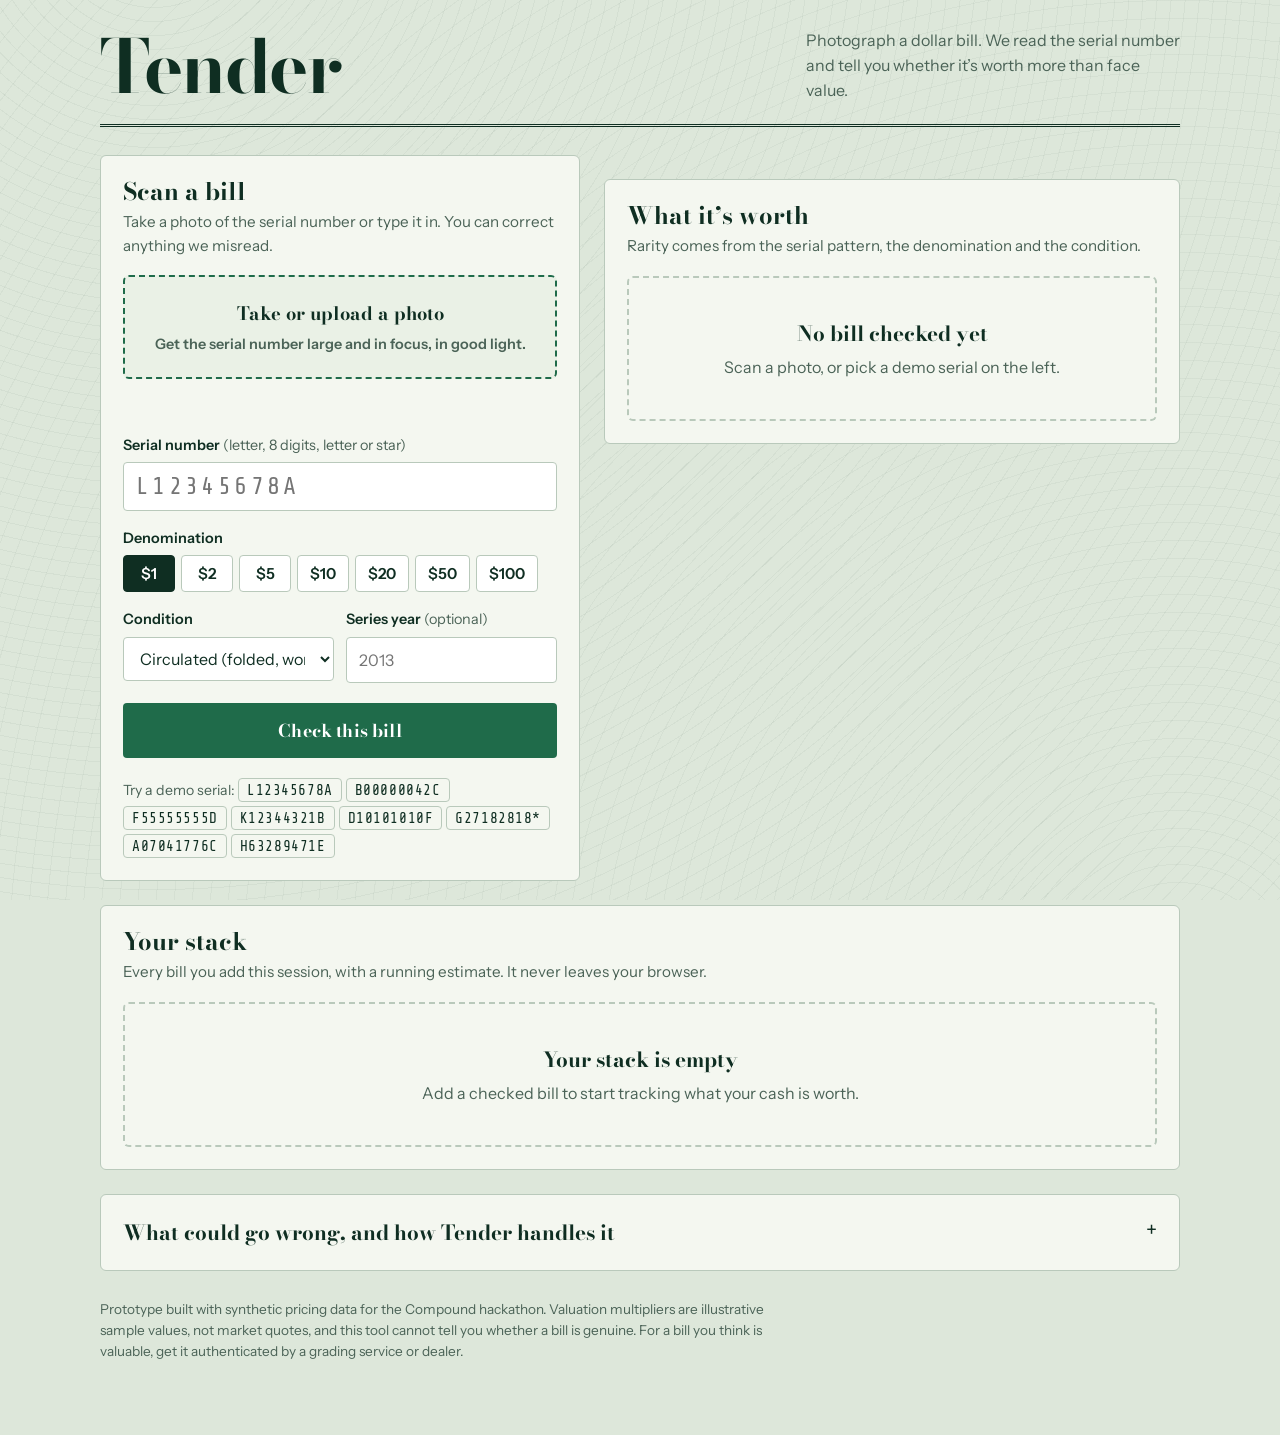
==== index.html @ 49fc1c66 "Add files via upload Added Files" ====
<!DOCTYPE html>
<html lang="en">

<head>
  <meta charset="utf-8">
  <meta name="viewport" content="width=device-width, initial-scale=1">
  <title>Tender – is your dollar worth more than a dollar?</title>
  <link rel="preconnect" href="https://fonts.googleapis.com">
  <link rel="preconnect" href="https://fonts.gstatic.com" crossorigin>
  <link
    href="https://fonts.googleapis.com/css2?family=Bodoni+Moda:opsz,wght@6..96,500;6..96,700&family=Instrument+Sans:wght@400;500;600&family=Share+Tech+Mono&display=swap"
    rel="stylesheet">
  <style>
    :root {
      --field: #dde7da;
      /* banknote sage */
      --panel: #f4f7f0;
      --ink: #0f2e22;
      /* engraving green */
      --ink-soft: #4b6357;
      --line: #b9c9bb;
      --green: #1f6b4a;
      --seal: #b4232a;
      /* red-seal accent */
      --gold: #a67c1a;
      --ok: #1f6b4a;
      --warn: #a67c1a;
      --bad: #b4232a;
      --display: "Bodoni Moda", "Didot", "Bodoni 72", Georgia, serif;
      --body: "Instrument Sans", system-ui, -apple-system, "Segoe UI", Roboto, sans-serif;
      --mono: "Share Tech Mono", "SFMono-Regular", Menlo, Consolas, monospace;
    }

    * {
      box-sizing: border-box
    }

    html {
      scroll-behavior: smooth
    }

    body {
      margin: 0;
      color: var(--ink);
      font: 400 16px/1.55 var(--body);
      background-color: var(--field);
      background-image:
        repeating-radial-gradient(circle at 12% -10%, transparent 0 13px, rgba(15, 46, 34, .045) 13px 14px),
        repeating-radial-gradient(circle at 92% 110%, transparent 0 17px, rgba(15, 46, 34, .04) 17px 18px);
      background-attachment: fixed;
      min-height: 100vh;
    }

    .wrap {
      max-width: 1120px;
      margin: 0 auto;
      padding: 28px 20px 72px
    }

    :focus-visible {
      outline: 3px solid var(--seal);
      outline-offset: 2px
    }

    /* ---------- masthead ---------- */
    header.mast {
      display: flex;
      flex-wrap: wrap;
      align-items: flex-end;
      justify-content: space-between;
      gap: 12px 32px;
      padding-bottom: 22px;
      border-bottom: 3px double var(--ink);
      margin-bottom: 28px
    }

    h1 {
      font: 700 clamp(2.6rem, 7vw, 4.6rem)/.95 var(--display);
      letter-spacing: -.02em;
      margin: 0
    }

    .mast p {
      margin: 0;
      max-width: 34ch;
      color: var(--ink-soft)
    }

    /* ---------- layout ---------- */
    .grid {
      display: grid;
      grid-template-columns: minmax(0, 5fr) minmax(0, 6fr);
      gap: 24px;
      align-items: start
    }

    @media (max-width:860px) {
      .grid {
        grid-template-columns: 1fr
      }
    }

    .panel {
      background: var(--panel);
      border: 1px solid var(--line);
      border-radius: 6px;
      padding: 22px
    }

    .panel+.panel {
      margin-top: 24px
    }

    h2 {
      font: 700 1.5rem/1.15 var(--display);
      margin: 0 0 4px
    }

    .sub {
      color: var(--ink-soft);
      margin: 0 0 18px;
      font-size: .95rem
    }

    label,
    .lab {
      display: block;
      font-weight: 600;
      font-size: .9rem;
      margin: 16px 0 6px
    }

    .hint {
      font-weight: 400;
      color: var(--ink-soft)
    }

    /* ---------- scan ---------- */
    .drop {
      display: flex;
      flex-direction: column;
      align-items: center;
      justify-content: center;
      gap: 6px;
      text-align: center;
      border: 2px dashed var(--green);
      border-radius: 6px;
      padding: 22px 14px;
      cursor: pointer;
      background: #eaf1e6;
      transition: background .15s
    }

    .drop:hover,
    .drop.drag {
      background: #dcebd8
    }

    .drop strong {
      font: 700 1.15rem var(--display)
    }

    .drop span {
      color: var(--ink-soft);
      font-size: .9rem
    }

    .drop input {
      position: absolute;
      opacity: 0;
      width: 1px;
      height: 1px
    }

    .drop:focus-within {
      outline: 3px solid var(--seal);
      outline-offset: 2px
    }

    #preview {
      display: none;
      width: 100%;
      border-radius: 4px;
      margin-top: 12px;
      border: 1px solid var(--line);
      max-height: 220px;
      object-fit: contain;
      background: #fff
    }

    #ocrStatus {
      min-height: 1.4em;
      margin: 10px 0 0;
      font-size: .9rem;
      color: var(--ink-soft)
    }

    .chips {
      display: flex;
      flex-wrap: wrap;
      gap: 8px;
      margin-top: 8px
    }

    .chip {
      font: 400 1rem var(--mono);
      letter-spacing: .06em;
      border: 1px solid var(--green);
      background: #fff;
      color: var(--ink);
      border-radius: 999px;
      padding: 5px 12px;
      cursor: pointer
    }

    .chip:hover {
      background: #e3efe0
    }

    .chip small {
      font: 500 .72rem var(--body);
      color: var(--warn);
      margin-left: 6px
    }

    input[type=text],
    select {
      width: 100%;
      font: inherit;
      color: var(--ink);
      background: #fff;
      border: 1px solid var(--line);
      border-radius: 4px;
      padding: 10px 12px
    }

    #serial {
      font: 400 1.5rem var(--mono);
      letter-spacing: .14em;
      text-transform: uppercase
    }

    .seg {
      display: flex;
      flex-wrap: wrap;
      gap: 6px
    }

    .seg button {
      font: 600 .95rem var(--body);
      min-width: 52px;
      padding: 8px 12px;
      border: 1px solid var(--line);
      background: #fff;
      color: var(--ink);
      border-radius: 4px;
      cursor: pointer
    }

    .seg button[aria-pressed=true] {
      background: var(--ink);
      color: #fff;
      border-color: var(--ink)
    }

    .row2 {
      display: grid;
      grid-template-columns: 1fr 1fr;
      gap: 12px
    }

    .go {
      margin-top: 20px;
      width: 100%;
      font: 700 1.1rem var(--display);
      letter-spacing: .01em;
      background: var(--green);
      color: #fff;
      border: 0;
      border-radius: 4px;
      padding: 14px;
      cursor: pointer
    }

    .go:hover {
      background: #185a3d
    }

    .samples {
      margin-top: 16px;
      font-size: .88rem;
      color: var(--ink-soft)
    }

    .samples button {
      font: 400 .9rem var(--mono);
      letter-spacing: .04em;
      border: 1px solid var(--line);
      background: transparent;
      color: var(--ink);
      border-radius: 4px;
      padding: 3px 8px;
      margin: 4px 4px 0 0;
      cursor: pointer
    }

    .samples button:hover {
      background: #fff
    }

    /* ---------- result: the bill strip ---------- */
    .empty {
      border: 2px dashed var(--line);
      border-radius: 6px;
      padding: 40px 22px;
      text-align: center;
      color: var(--ink-soft)
    }

    .empty b {
      display: block;
      font: 700 1.3rem var(--display);
      color: var(--ink);
      margin-bottom: 6px
    }

    .note {
      position: relative;
      background: linear-gradient(180deg, #e7f0e2, #d3e3cf);
      border: 2px solid var(--ink);
      border-radius: 5px;
      padding: 16px 16px 14px;
      box-shadow: inset 0 0 0 5px #e7f0e2, inset 0 0 0 6px var(--ink)
    }

    .note .top {
      display: flex;
      justify-content: space-between;
      align-items: center;
      font: 600 .82rem var(--body);
      color: var(--ink-soft);
      padding: 0 8px
    }

    .serialrow {
      display: flex;
      justify-content: center;
      align-items: baseline;
      gap: .5em;
      flex-wrap: wrap;
      padding: 12px 8px 6px;
      font-family: var(--mono);
      color: var(--green)
    }

    .serialrow .pre,
    .serialrow .suf {
      font-size: clamp(1.3rem, 4.4vw, 2rem)
    }

    .serialrow .suf.star {
      color: var(--seal);
      font-size: clamp(1.8rem, 6vw, 2.7rem)
    }

    .digits {
      display: inline-flex;
      font-size: clamp(1.9rem, 6.2vw, 3rem);
      letter-spacing: .06em
    }

    .digits i {
      font-style: normal
    }

    .digits i.dim {
      opacity: .35
    }

    .digits i.hot {
      color: var(--seal)
    }

    .note .fed {
      text-align: center;
      font-size: .85rem;
      color: var(--ink-soft)
    }

    .tierline {
      display: flex;
      flex-wrap: wrap;
      align-items: center;
      gap: 10px 16px;
      margin-top: 18px
    }

    .tier {
      font: 700 1.7rem/1 var(--display)
    }

    .meter {
      flex: 1 1 180px;
      height: 10px;
      border-radius: 5px;
      background: #d7e2d3;
      overflow: hidden;
      border: 1px solid var(--line)
    }

    .meter span {
      display: block;
      height: 100%;
      background: linear-gradient(90deg, var(--green), var(--gold), var(--seal));
      transition: width .5s
    }

    .worth {
      margin-top: 14px;
      display: flex;
      flex-wrap: wrap;
      align-items: baseline;
      gap: 6px 14px
    }

    .worth .big {
      font: 700 clamp(2.2rem, 6vw, 3.2rem)/1 var(--display)
    }

    .worth .range {
      color: var(--ink-soft)
    }

    .worth .face {
      flex-basis: 100%;
      font-size: .9rem;
      color: var(--ink-soft)
    }

    ul.plain {
      list-style: none;
      padding: 0;
      margin: 0
    }

    .feat {
      display: flex;
      justify-content: space-between;
      gap: 12px;
      padding: 10px 0;
      border-top: 1px solid var(--line)
    }

    .feat:first-child {
      border-top: 0
    }

    .feat b {
      display: block
    }

    .feat span {
      color: var(--ink-soft);
      font-size: .9rem
    }

    .feat .x {
      font: 700 1.05rem var(--display);
      white-space: nowrap
    }

    h3 {
      font: 700 1.2rem var(--display);
      margin: 24px 0 6px
    }

    .check {
      display: grid;
      grid-template-columns: 22px 1fr;
      gap: 8px;
      padding: 8px 0;
      border-top: 1px solid var(--line);
      font-size: .93rem
    }

    .check:first-child {
      border-top: 0
    }

    .check .ic {
      font-weight: 700
    }

    .check.ok .ic {
      color: var(--ok)
    }

    .check.warn .ic {
      color: var(--warn)
    }

    .check.bad .ic {
      color: var(--bad)
    }

    .check em {
      font-style: normal;
      color: var(--ink-soft);
      display: block
    }

    .actions {
      display: flex;
      flex-wrap: wrap;
      gap: 10px;
      margin-top: 20px
    }

    .btn {
      font: 600 .95rem var(--body);
      border: 1px solid var(--ink);
      background: transparent;
      color: var(--ink);
      border-radius: 4px;
      padding: 10px 16px;
      cursor: pointer
    }

    .btn.solid {
      background: var(--ink);
      color: #fff
    }

    .btn:hover {
      opacity: .88
    }

    /* ---------- wallet ---------- */
    .tablewrap {
      overflow-x: auto
    }

    table {
      width: 100%;
      border-collapse: collapse;
      font-size: .95rem
    }

    th,
    td {
      text-align: left;
      padding: 9px 10px;
      border-bottom: 1px solid var(--line);
      white-space: nowrap
    }

    th {
      font-weight: 600;
      color: var(--ink-soft)
    }

    td.mono {
      font-family: var(--mono);
      letter-spacing: .06em
    }

    td.r,
    th.r {
      text-align: right
    }

    tfoot td {
      border-bottom: 0;
      font: 700 1.1rem var(--display)
    }

    .rm {
      background: none;
      border: 0;
      color: var(--seal);
      cursor: pointer;
      font: 600 .85rem var(--body)
    }

    /* ---------- risks ---------- */
    details.panel summary {
      cursor: pointer;
      font: 700 1.3rem var(--display);
      list-style: none
    }

    details.panel summary::-webkit-details-marker {
      display: none
    }

    details.panel summary::after {
      content: "+";
      float: right;
      font-family: var(--body);
      font-weight: 400
    }

    details.panel[open] summary::after {
      content: "–"
    }

    .risks {
      display: grid;
      grid-template-columns: repeat(auto-fit, minmax(240px, 1fr));
      gap: 18px 28px;
      margin-top: 16px
    }

    .risks p {
      margin: 2px 0 0;
      color: var(--ink-soft);
      font-size: .93rem
    }

    .risks b {
      display: block
    }

    footer {
      margin-top: 28px;
      color: var(--ink-soft);
      font-size: .85rem;
      max-width: 78ch
    }

    @media (prefers-reduced-motion:reduce) {
      * {
        transition: none !important;
        scroll-behavior: auto !important
      }
    }
  </style>
</head>

<body>
  <div class="wrap">

    <header class="mast">
      <h1>Tender</h1>
      <p>Photograph a dollar bill. We read the serial number and tell you whether it&rsquo;s worth more than face value.
      </p>
    </header>

    <div class="grid">

      <!-- ===== input ===== -->
      <section class="panel" aria-labelledby="h-in">
        <h2 id="h-in">Scan a bill</h2>
        <p class="sub">Take a photo of the serial number or type it in. You can correct anything we misread.</p>

        <label class="drop" id="drop">
          <input type="file" id="file" accept="image/*" capture="environment">
          <strong>Take or upload a photo</strong>
          <span>Get the serial number large and in focus, in good light.</span>
        </label>
        <img id="preview" alt="Preview of the bill you selected">
        <p id="ocrStatus" role="status" aria-live="polite"></p>
        <div class="chips" id="chips"></div>

        <label for="serial">Serial number <span class="hint">(letter, 8 digits, letter or star)</span></label>
        <input type="text" id="serial" inputmode="text" autocomplete="off" spellcheck="false" maxlength="14"
          placeholder="L12345678A">

        <div class="lab" id="lbl-denom">Denomination</div>
        <div class="seg" id="denom" role="group" aria-labelledby="lbl-denom"></div>

        <div class="row2">
          <div>
            <label for="cond">Condition</label>
            <select id="cond">
              <option value="1">Circulated (folded, worn)</option>
              <option value="1.6">Crisp uncirculated</option>
              <option value="2.5">Gem uncirculated (graded 65+)</option>
            </select>
          </div>
          <div>
            <label for="series">Series year <span class="hint">(optional)</span></label>
            <input type="text" id="series" inputmode="numeric" maxlength="5" placeholder="2013">
          </div>
        </div>

        <button class="go" id="check">Check this bill</button>

        <div class="samples">Try a demo serial:
          <span id="sampleBtns"></span>
        </div>
      </section>

      <!-- ===== result ===== -->
      <section class="panel" aria-labelledby="h-out" aria-live="polite">
        <h2 id="h-out">What it&rsquo;s worth</h2>
        <p class="sub">Rarity comes from the serial pattern, the denomination and the condition.</p>
        <div id="result">
          <div class="empty"><b>No bill checked yet</b>Scan a photo, or pick a demo serial on the left.</div>
        </div>
      </section>
    </div>

    <!-- ===== wallet ===== -->
    <section class="panel" aria-labelledby="h-w" style="margin-top:24px">
      <h2 id="h-w">Your stack</h2>
      <p class="sub">Every bill you add this session, with a running estimate. It never leaves your browser.</p>
      <div id="wallet"></div>
    </section>

    <!-- ===== risks ===== -->
    <details class="panel">
      <summary>What could go wrong, and how Tender handles it</summary>
      <div class="risks">
        <div><b>Misread characters</b>
          <p>Cameras confuse O/0, I/1, S/5, B/8. We fix likely swaps, flag every one we changed, and always let you edit
            before checking.</p>
        </div>
        <div><b>Impossible serials</b>
          <p>Real serials start at 00000001, the prefix is a Federal Reserve letter A&ndash;L, and the format is fixed.
            Anything else fails validation instead of getting a price.</p>
        </div>
        <div><b>Altered or forged &ldquo;fancy&rdquo; numbers</b>
          <p>Fancy serials are the ones people fake, by changing digits or printing fake bills. Any bill scoring high
            gets a warning to verify it in person before paying a premium.</p>
        </div>
        <div><b>Duplicate scans</b>
          <p>The same serial and series twice in one stack is flagged, since a genuine note only exists once per series
            and bank.</p>
        </div>
        <div><b>Overpromising on price</b>
          <p>We show a range, not a single number, and say the figures come from a simple sample model. Real prices
            depend on the market and a professional grade.</p>
        </div>
        <div><b>Privacy</b>
          <p>Photos are processed in your browser. Nothing is uploaded, and no account details are ever collected.</p>
        </div>
      </div>
    </details>

    <footer>
      Prototype built with synthetic pricing data for the Compound hackathon. Valuation multipliers are illustrative
      sample values, not market quotes, and this tool cannot tell you whether a bill is genuine. For a bill you think is
      valuable, get it authenticated by a grading service or dealer.
    </footer>
  </div>

  <script>
    /* =========================================================
       Data (synthetic / sandbox)
       ========================================================= */
    const FED = {
      A: "Boston", B: "New York", C: "Philadelphia", D: "Cleveland", E: "Richmond", F: "Atlanta",
      G: "Chicago", H: "St. Louis", I: "Minneapolis", J: "Kansas City", K: "Dallas", L: "San Francisco"
    };
    const DENOMS = [1, 2, 5, 10, 20, 50, 100];
    // How much of the collector premium survives on higher denominations (synthetic model)
    const DAMPEN = { 1: 1, 2: .9, 5: .5, 10: .3, 20: .2, 50: .12, 100: .08 };
    const SAMPLES = ["L12345678A", "B00000042C", "F55555555D", "K12344321B", "D10101010F", "G27182818*", "A07041776C", "H63289471E"];

    const state = { denom: 1, wallet: [], lastResult: null };
    try { const w = JSON.parse(localStorage.getItem("tender.wallet") || "[]"); if (Array.isArray(w)) state.wallet = w; } catch (e) { }

    const $ = s => document.querySelector(s);
    const esc = s => String(s).replace(/[&<>"']/g, c => ({ "&": "&amp;", "<": "&lt;", ">": "&gt;", '"': "&quot;", "'": "&#39;" }[c]));
    const money = n => "$" + (n >= 100 ? Math.round(n).toLocaleString() : n.toFixed(2).replace(/\.00$/, ""));

    /* =========================================================
       Serial parsing + pattern analysis
       ========================================================= */
    function parseSerial(raw) {
      const s = String(raw).toUpperCase().replace(/[\s\-]/g, "");
      const m = s.match(/^([A-Z]{1,2})(\d{8})([A-Z*])$/);
      if (!m) return { ok: false, cleaned: s };
      return { ok: true, cleaned: s, prefix: m[1], digits: m[2], suffix: m[3] };
    }

    function validDate(mm, dd, yyyy) {
      if (mm < 1 || mm > 12 || dd < 1) return false;
      const dim = [31, (yyyy % 4 === 0 && (yyyy % 100 !== 0 || yyyy % 400 === 0)) ? 29 : 28, 31, 30, 31, 30, 31, 31, 30, 31, 30, 31];
      return dd <= dim[mm - 1];
    }

    function analyze(p) {
      const d = p.digits, n = parseInt(d, 10), out = [];
      const add = (id, label, mult, desc) => out.push({ id, label, mult, desc });
      const counts = {}; for (const c of d) counts[c] = (counts[c] || 0) + 1;
      const maxSame = Math.max(...Object.values(counts));
      const solid = maxSame === 8;

      if (solid) add("solid", "Solid", 400, "All eight digits are identical.");
      else if (maxSame === 7) add("near", "Near-solid", 30, "Seven of the eight digits are the same.");

      const step = [...d].every((c, i) => i === 0 || +c - +d[i - 1] === 1) ? "up" :
        [...d].every((c, i) => i === 0 || +c - +d[i - 1] === -1) ? "down" : null;
      if (step) add("ladder", step === "up" ? "True ladder" : "Descending ladder", 60, "Digits count " + (step === "up" ? "up" : "down") + " in order, like " + d + ".");

      if (!solid && /^[01]{8}$/.test(d)) add("binary", "Binary", 40, "Only 0s and 1s.");
      if (!solid && d === [...d].reverse().join("")) add("radar", "Radar", 6, "Reads the same forwards and backwards.");

      if (!solid) {
        if (/^(\d\d)\1{3}$/.test(d)) add("repeater2", "Quad repeater", 8, "A two-digit pair repeats four times.");
        else if (d.slice(0, 4) === d.slice(4)) add("repeater", "Repeater", 5, "The first four digits repeat.");
      }

      const rot = { 0: 0, 1: 1, 6: 9, 8: 8, 9: 6 };
      if (!solid && [...d].every(c => c in rot) && [...d].reverse().map(c => rot[c]).join("") === d)
        add("rotator", "Rotator", 8, "Reads the same upside down.");

      if (n >= 1 && n <= 100) add("low", "Ultra-low serial", 100, "Among the first 100 printed for its series.");
      else if (n <= 1000) add("low", "Low serial", 12, "Under 1,000.");
      else if (n <= 10000) add("low", "Low-ish serial", 2.5, "Under 10,000.");
      if (n >= 99999000) add("high", "High serial", 3, "Within the last thousand of the run.");

      const mm = +d.slice(0, 2), dd = +d.slice(2, 4), yy = +d.slice(4);
      if ((yy >= 1900 && yy <= 2026 || yy === 1776) && validDate(mm, dd, yy))
        add("date", "Date serial", 3, "Reads as a date: " + mm + "/" + dd + "/" + yy + ".");

      if (p.suffix === "*") add("star", "Star note", 4, "A replacement note, printed to replace a damaged sheet.");
      return out.sort((a, b) => b.mult - a.mult);
    }

    function combinedMultiplier(f) {
      if (!f.length) return 1;
      return f[0].mult + 0.3 * f.slice(1).reduce((s, x) => s + (x.mult - 1), 0);
    }

    function valueBill(f, denom, cond) {
      const m = combinedMultiplier(f);
      const premium = (m - 1) * denom * DAMPEN[denom] * cond;
      const est = denom + premium;
      const low = f.length ? Math.max(denom, est * 0.7) : denom;
      const high = f.length ? est * 1.6 : denom;
      const score = Math.min(100, Math.round(100 * Math.log(m) / Math.log(500)));
      const tier = m <= 1 ? "Common" : m < 4 ? "Uncommon" : m < 15 ? "Rare" : m < 80 ? "Very rare" : "Legendary";
      return { m, est, low, high, score, tier };
    }

    /* =========================================================
       Sanity checks (the "what could go wrong" panel)
       ========================================================= */
    function runChecks(p, feats, val, meta) {
      const c = [];
      const push = (lvl, t, d) => c.push({ lvl, t, d });
      push("ok", "Serial format is valid", "Prefix letters, eight digits, then a letter or star.");

      if (+p.digits === 0) push("bad", "Serial 00000000 can't exist", "Serials start at 00000001. This is a misread or a fake.");
      const fedLetter = p.prefix[0];
      if (FED[fedLetter]) push("ok", "Prefix points to the " + FED[fedLetter] + " Federal Reserve Bank", "Letter " + fedLetter + " is a valid district. Check it matches the seal on the front.");
      else push("warn", "Prefix letter " + fedLetter + " isn't a Federal Reserve district", "Districts run A to L. Newer or older series may differ, so double-check the photo.");

      if (meta.corrected) push("warn", "We corrected some characters from the photo", "Confirm each digit against the bill before trusting the result.");
      if (p.suffix !== "*" && !/[A-Z]/.test(p.suffix)) push("warn", "Unusual ending character", "");
      if (meta.dup) push("warn", "Already in your stack", "The same serial and series appeared twice. A genuine note exists only once per series and bank, so one of these entries may be a duplicate scan or a counterfeit.");
      if (val.m >= 15) push("warn", "Fancy serials are the ones people fake", "Altered digits and printed copies are common. Check the paper feel, security thread and watermark, or get it authenticated before paying a premium.");
      if (!feats.length) push("ok", "No special pattern", "This bill is most likely worth face value.");
      return c;
    }

    /* =========================================================
       Rendering
       ========================================================= */
    function renderDigits(p, feats) {
      const hot = feats.some(f => ["solid", "near", "ladder", "binary", "radar", "repeater", "repeater2", "rotator"].includes(f.id));
      const lead = feats.some(f => f.id === "low") ? (p.digits.match(/^0*/)[0].length) : 0;
      return [...p.digits].map((c, i) => `<i class="${i < lead ? "dim" : hot ? "hot" : ""}">${c}</i>`).join("");
    }

    function renderResult(r) {
      const { p, feats, val, checks, denom, cond } = r;
      const fed = FED[p.prefix[0]] ? "Federal Reserve Bank of " + FED[p.prefix[0]] : "Unknown district";
      const featHTML = feats.length ? feats.map(f => `
      <li class="feat"><div><b>${esc(f.label)}</b><span>${esc(f.desc)}</span></div><div class="x">×${f.mult}</div></li>`).join("")
        : `<li class="feat"><div><b>Nothing special</b><span>A random-looking serial with no collectible pattern.</span></div><div class="x">×1</div></li>`;
      const priced = val.high > denom;
      $("#result").innerHTML = `
    <div class="note">
      <div class="top"><span>${money(denom)} note${r.series ? " · Series " + esc(r.series) : ""}</span><span>Sample view</span></div>
      <div class="serialrow">
        <span class="pre">${esc(p.prefix)}</span>
        <span class="digits">${renderDigits(p, feats)}</span>
        <span class="suf ${p.suffix === "*" ? "star" : ""}">${esc(p.suffix)}</span>
      </div>
      <div class="fed">${esc(fed)}</div>
    </div>

    <div class="tierline">
      <div class="tier">${val.tier}</div>
      <div class="meter" role="img" aria-label="Rarity ${val.score} out of 100"><span style="width:${Math.max(val.score, 4)}%"></span></div>
    </div>

    <div class="worth">
      <div class="big">${priced ? money(val.est) : money(denom)}</div>
      <div class="range">${priced ? "likely range " + money(val.low) + " to " + money(val.high) : "face value"}</div>
      <div class="face">${priced ? "Face value is " + money(denom) + ". Estimate uses sample premiums and your condition setting." : "Nothing about this serial adds a premium."}</div>
    </div>

    <h3>Why it scored this way</h3>
    <ul class="plain">${featHTML}</ul>

    <h3>Checks</h3>
    <div>${checks.map(c => `<div class="check ${c.lvl}"><span class="ic" aria-hidden="true">${c.lvl === "ok" ? "✓" : c.lvl === "warn" ? "!" : "✕"}</span><div>${esc(c.t)}${c.d ? `<em>${esc(c.d)}</em>` : ""}</div></div>`).join("")}</div>

    <div class="actions">
      <button class="btn solid" id="addBtn">Add to my stack</button>
      <button class="btn" id="clearBtn">Check another</button>
    </div>`;
      $("#addBtn").onclick = () => addToWallet(r);
      $("#clearBtn").onclick = () => { $("#serial").value = ""; $("#serial").focus(); };
    }

    function renderInvalid(raw) {
      const s = String(raw).toUpperCase().replace(/[\s\-]/g, "");
      const tips = [];
      if (!s) tips.push("Enter a serial number or scan a photo first.");
      else {
        if (!/^[A-Z]/.test(s)) tips.push("It should start with a letter.");
        const digits = (s.match(/\d/g) || []).length;
        if (digits !== 8) tips.push("We found " + digits + " digits. Modern bills have exactly 8.");
        if (!/[A-Z*]$/.test(s)) tips.push("It should end with a letter or a star.");
      }
      if (!tips.length) tips.push("Compare it with the bill: one or two letters, eight digits, then a letter or star.");
      $("#result").innerHTML = `<div class="empty" style="border-color:var(--bad)"><b>That doesn't look like a valid serial</b>${tips.map(esc).join(" ")}<br><span style="font-family:var(--mono)">Example: L12345678A</span></div>`;
    }

    /* =========================================================
       Wallet
       ========================================================= */
    function saveWallet() { try { localStorage.setItem("tender.wallet", JSON.stringify(state.wallet)); } catch (e) { } }
    function addToWallet(r) {
      state.wallet.push({ serial: r.serial, series: r.series || "", denom: r.denom, tier: r.val.tier, est: r.val.est });
      saveWallet(); renderWallet();
      const b = $("#addBtn"); if (b) { b.textContent = "Added"; b.disabled = true; }
    }
    function renderWallet() {
      const w = state.wallet;
      if (!w.length) { $("#wallet").innerHTML = `<div class="empty"><b>Your stack is empty</b>Add a checked bill to start tracking what your cash is worth.</div>`; return; }
      const total = w.reduce((s, x) => s + x.est, 0), face = w.reduce((s, x) => s + x.denom, 0);
      $("#wallet").innerHTML = `<div class="tablewrap"><table>
    <thead><tr><th>Serial</th><th>Series</th><th class="r">Face</th><th>Rarity</th><th class="r">Estimate</th><th></th></tr></thead>
    <tbody>${w.map((x, i) => `<tr><td class="mono">${esc(x.serial)}</td><td>${esc(x.series || "–")}</td><td class="r">${money(x.denom)}</td><td>${esc(x.tier)}</td><td class="r">${money(x.est)}</td><td><button class="rm" data-i="${i}" aria-label="Remove ${esc(x.serial)}">Remove</button></td></tr>`).join("")}</tbody>
    <tfoot><tr><td colspan="2">${w.length} bill${w.length > 1 ? "s" : ""}</td><td class="r">${money(face)}</td><td></td><td class="r">${money(total)}</td><td></td></tr></tfoot>
  </table></div>`;
      document.querySelectorAll(".rm").forEach(b => b.onclick = () => { state.wallet.splice(+b.dataset.i, 1); saveWallet(); renderWallet(); });
    }

    /* =========================================================
       Check flow
       ========================================================= */
    function runCheck(meta = {}) {
      const raw = $("#serial").value;
      const p = parseSerial(raw);
      if (!p.ok) { renderInvalid(raw); return; }
      const feats = analyze(p);
      const cond = parseFloat($("#cond").value);
      const denom = state.denom;
      const val = valueBill(feats, denom, cond);
      const series = $("#series").value.trim();
      const serial = p.prefix + p.digits + p.suffix;
      const dup = state.wallet.some(x => x.serial === serial && (x.series || "") === series);
      const checks = runChecks(p, feats, val, { corrected: !!meta.corrected && meta.corrected === serial, dup });
      const r = { p, feats, val, checks, denom, cond, series, serial };
      state.lastResult = r;
      renderResult(r);
    }

    /* ---------- controls ---------- */
    DENOMS.forEach(d => {
      const b = document.createElement("button"); b.type = "button"; b.textContent = "$" + d; b.dataset.d = d;
      b.setAttribute("aria-pressed", d === state.denom);
      b.onclick = () => { state.denom = d; document.querySelectorAll("#denom button").forEach(x => x.setAttribute("aria-pressed", +x.dataset.d === d)); if (state.lastResult) runCheck(); };
      $("#denom").appendChild(b);
    });
    SAMPLES.forEach(s => {
      const b = document.createElement("button"); b.type = "button"; b.textContent = s;
      b.onclick = () => { $("#serial").value = s; runCheck(); };
      $("#sampleBtns").appendChild(b);
    });
    $("#check").onclick = () => runCheck({ corrected: window.__corrected });
    $("#serial").addEventListener("keydown", e => { if (e.key === "Enter") runCheck({ corrected: window.__corrected }); });
    $("#serial").addEventListener("input", () => { window.__corrected = null; });
    $("#cond").onchange = () => { if (state.lastResult) runCheck(); };

    /* =========================================================
       Photo scan (OCR runs in the browser with Tesseract.js)
       ========================================================= */
    const TESS_URL = "https://cdnjs.cloudflare.com/ajax/libs/tesseract.js/5.1.1/tesseract.min.js";
    let workerPromise = null, progressCb = null;

    function loadScript(src) {
      return new Promise((res, rej) => { const s = document.createElement("script"); s.src = src; s.onload = res; s.onerror = () => rej(new Error("Couldn't load the OCR library")); document.head.appendChild(s); });
    }
    function getWorker() {
      if (!workerPromise) {
        workerPromise = (async () => {
          if (!window.Tesseract) await loadScript(TESS_URL);
          const w = await Tesseract.createWorker("eng", 1, { logger: m => { if (progressCb) progressCb(m); } });
          await w.setParameters({ tessedit_char_whitelist: "ABCDEFGHIJKLMNOPQRSTUVWXYZ0123456789*", tessedit_pageseg_mode: "11" });
          return w;
        })().catch(e => { workerPromise = null; throw e; });
      }
      return workerPromise;
    }

    function prepCanvas(img, rotate) {
      const max = 1800, sc = Math.min(1.5, max / Math.max(img.naturalWidth, img.naturalHeight));
      let w = Math.round(img.naturalWidth * sc), h = Math.round(img.naturalHeight * sc);
      const c = document.createElement("canvas");
      const swap = rotate === 90 || rotate === 270;
      c.width = swap ? h : w; c.height = swap ? w : h;
      const g = c.getContext("2d");
      g.translate(c.width / 2, c.height / 2); g.rotate(rotate * Math.PI / 180);
      g.drawImage(img, -w / 2, -h / 2, w, h);
      // grayscale + contrast stretch
      const id = g.getImageData(0, 0, c.width, c.height), a = id.data; let lo = 255, hi = 0;
      for (let i = 0; i < a.length; i += 4) { const y = .299 * a[i] + .587 * a[i + 1] + .114 * a[i + 2]; a[i] = a[i + 1] = a[i + 2] = y; if (y < lo) lo = y; if (y > hi) hi = y; }
      const span = Math.max(1, hi - lo);
      for (let i = 0; i < a.length; i += 4) { const v = (a[i] - lo) * 255 / span; a[i] = a[i + 1] = a[i + 2] = v; }
      g.putImageData(id, 0, 0);
      return c;
    }

    const FIX = { O: "0", Q: "0", D: "0", I: "1", L: "1", S: "5", B: "8", Z: "2", G: "6" };
    function extractCandidates(text) {
      const found = new Map();
      const lines = text.toUpperCase().split(/\n/);
      const pools = [...lines, lines.join("")];
      for (const line of pools) {
        const s = line.replace(/[^A-Z0-9*]/g, "");
        const re = /([A-Z]{1,2})([0-9OQDILSBZG]{8})([A-Z*])/g; let m;
        while ((m = re.exec(s))) {
          re.lastIndex = m.index + 1;
          const realDigits = (m[2].match(/\d/g) || []).length;
          if (realDigits < 5) continue;
          const fixed = [...m[2]].map(c => FIX[c] || c).join("");
          const corrections = 8 - realDigits;
          const serial = m[1] + fixed + m[3];
          let score = 10 - 3 * corrections + (FED[m[1][0]] ? 3 : 0) + (m[1].length === 1 ? 1 : 0);
          const prev = found.get(serial);
          if (!prev || prev.score < score) found.set(serial, { serial, corrected: corrections > 0, score });
        }
      }
      return [...found.values()].sort((a, b) => b.score - a.score).slice(0, 4);
    }

    async function scanImage(file) {
      const status = $("#ocrStatus"), chips = $("#chips");
      chips.innerHTML = ""; status.textContent = "Loading photo…";
      const url = URL.createObjectURL(file);
      const img = new Image();
      img.onload = async () => {
        const pv = $("#preview"); pv.src = url; pv.style.display = "block";
        try {
          status.textContent = "Loading text reader (first scan takes a moment)…";
          const worker = await getWorker();
          progressCb = m => { if (m.status === "recognizing text") status.textContent = "Reading serial number… " + Math.round(m.progress * 100) + "%"; };
          let cands = [];
          for (const rot of [0, 90, 270, 180]) {
            status.textContent = rot ? "Trying the photo rotated " + rot + "°…" : "Reading serial number…";
            const { data } = await worker.recognize(prepCanvas(img, rot));
            cands = extractCandidates(data.text);
            if (cands.length) break;
          }
          if (!cands.length) {
            status.textContent = "Couldn't find a serial number. Try a closer, brighter photo, or type it in below.";
            return;
          }
          status.textContent = cands.length > 1 ? "Found " + cands.length + " possible serials. Pick the one that matches your bill:" : "Found a serial. Check it against your bill:";
          cands.forEach(c => {
            const b = document.createElement("button"); b.type = "button"; b.className = "chip"; b.textContent = c.serial;
            if (c.corrected) { const sm = document.createElement("small"); sm.textContent = "characters corrected"; b.appendChild(sm); }
            b.onclick = () => { $("#serial").value = c.serial; window.__corrected = c.corrected ? c.serial : null; runCheck({ corrected: window.__corrected }); };
            chips.appendChild(b);
          });
          // auto-fill the best guess so the person can just confirm
          $("#serial").value = cands[0].serial; window.__corrected = cands[0].corrected ? cands[0].serial : null;
        } catch (err) {
          status.textContent = "The photo reader isn't available (" + err.message + "). Type the serial number below instead.";
        }
      };
      img.onerror = () => { status.textContent = "That file couldn't be opened as an image."; };
      img.src = url;
    }

    $("#file").addEventListener("change", e => { const f = e.target.files[0]; if (f) scanImage(f); });
    const drop = $("#drop");
    ["dragenter", "dragover"].forEach(ev => drop.addEventListener(ev, e => { e.preventDefault(); drop.classList.add("drag"); }));
    ["dragleave", "drop"].forEach(ev => drop.addEventListener(ev, e => { e.preventDefault(); drop.classList.remove("drag"); }));
    drop.addEventListener("drop", e => { const f = e.dataTransfer.files[0]; if (f) scanImage(f); });

    renderWallet();
  </script>
</body>

</html>
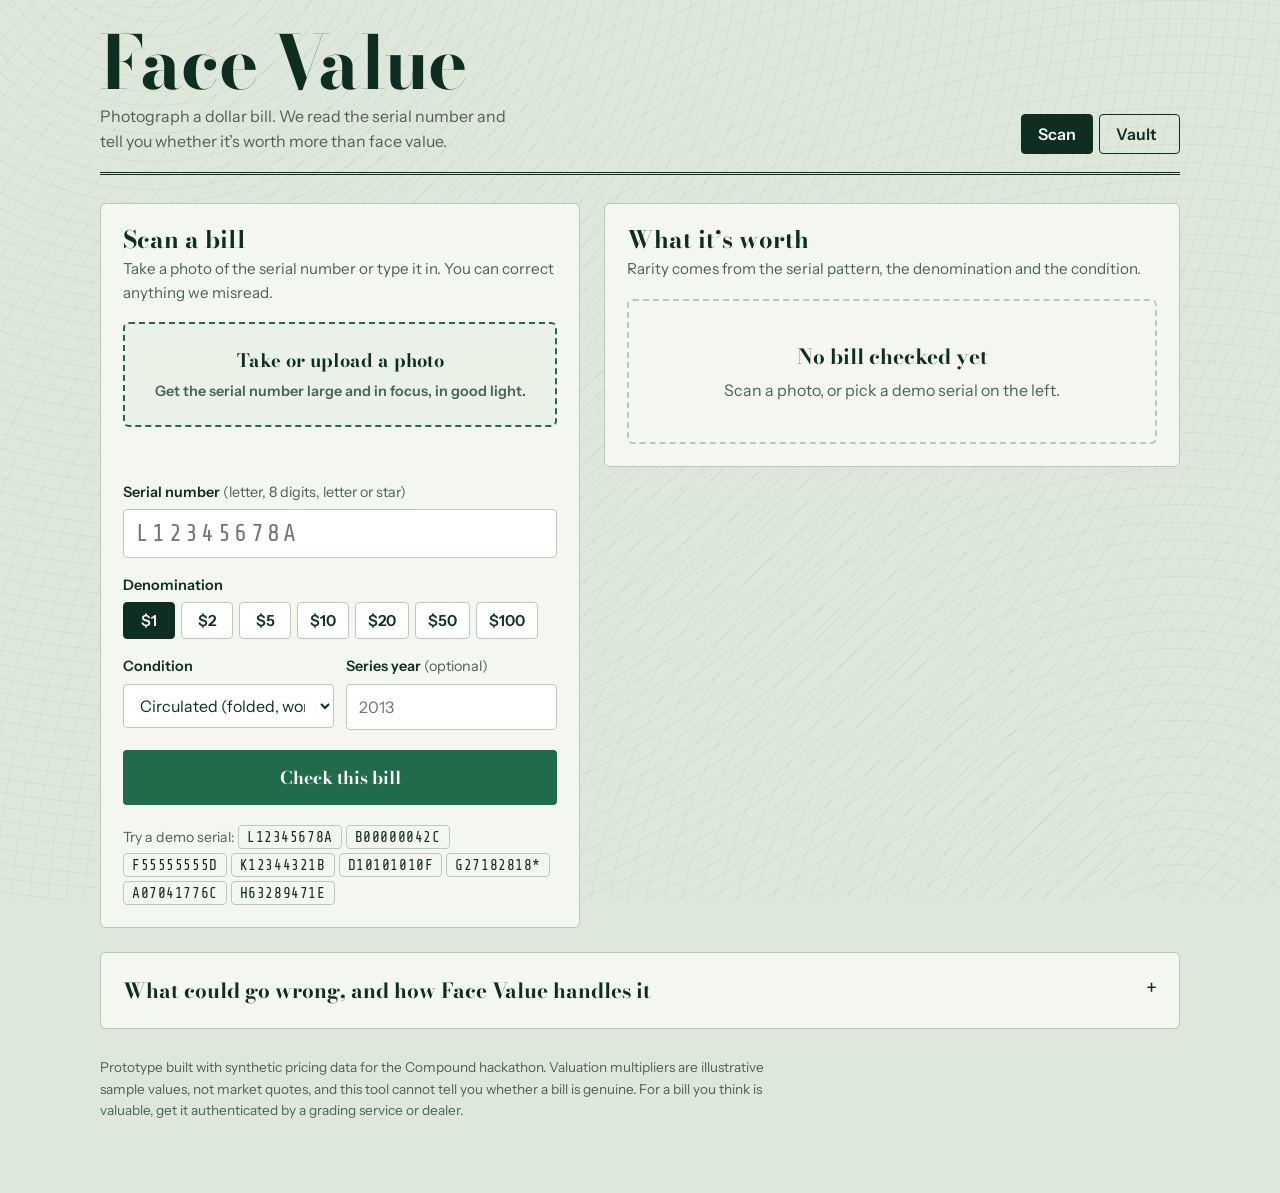
==== commit 56d50a32: "Change the active index" ====
--- a/index.html
+++ b/index.html
@@ -4,89 +4,9 @@
 <head>
   <meta charset="utf-8">
   <meta name="viewport" content="width=device-width, initial-scale=1">
-  <title>Tender – is your dollar worth more than a dollar?</title>
-  <link rel="preconnect" href="https://fonts.googleapis.com">
-  <link rel="preconnect" href="https://fonts.gstatic.com" crossorigin>
-  <link
-    href="https://fonts.googleapis.com/css2?family=Bodoni+Moda:opsz,wght@6..96,500;6..96,700&family=Instrument+Sans:wght@400;500;600&family=Share+Tech+Mono&display=swap"
-    rel="stylesheet">
+  <title>Face Value – is your dollar worth more than a dollar?</title>
+  <link rel="stylesheet" href="FaceValue.css">
   <style>
-    :root {
-      --field: #dde7da;
-      /* banknote sage */
-      --panel: #f4f7f0;
-      --ink: #0f2e22;
-      /* engraving green */
-      --ink-soft: #4b6357;
-      --line: #b9c9bb;
-      --green: #1f6b4a;
-      --seal: #b4232a;
-      /* red-seal accent */
-      --gold: #a67c1a;
-      --ok: #1f6b4a;
-      --warn: #a67c1a;
-      --bad: #b4232a;
-      --display: "Bodoni Moda", "Didot", "Bodoni 72", Georgia, serif;
-      --body: "Instrument Sans", system-ui, -apple-system, "Segoe UI", Roboto, sans-serif;
-      --mono: "Share Tech Mono", "SFMono-Regular", Menlo, Consolas, monospace;
-    }
-
-    * {
-      box-sizing: border-box
-    }
-
-    html {
-      scroll-behavior: smooth
-    }
-
-    body {
-      margin: 0;
-      color: var(--ink);
-      font: 400 16px/1.55 var(--body);
-      background-color: var(--field);
-      background-image:
-        repeating-radial-gradient(circle at 12% -10%, transparent 0 13px, rgba(15, 46, 34, .045) 13px 14px),
-        repeating-radial-gradient(circle at 92% 110%, transparent 0 17px, rgba(15, 46, 34, .04) 17px 18px);
-      background-attachment: fixed;
-      min-height: 100vh;
-    }
-
-    .wrap {
-      max-width: 1120px;
-      margin: 0 auto;
-      padding: 28px 20px 72px
-    }
-
-    :focus-visible {
-      outline: 3px solid var(--seal);
-      outline-offset: 2px
-    }
-
-    /* ---------- masthead ---------- */
-    header.mast {
-      display: flex;
-      flex-wrap: wrap;
-      align-items: flex-end;
-      justify-content: space-between;
-      gap: 12px 32px;
-      padding-bottom: 22px;
-      border-bottom: 3px double var(--ink);
-      margin-bottom: 28px
-    }
-
-    h1 {
-      font: 700 clamp(2.6rem, 7vw, 4.6rem)/.95 var(--display);
-      letter-spacing: -.02em;
-      margin: 0
-    }
-
-    .mast p {
-      margin: 0;
-      max-width: 34ch;
-      color: var(--ink-soft)
-    }
-
-    /* ---------- layout ---------- */
     .grid {
       display: grid;
       grid-template-columns: minmax(0, 5fr) minmax(0, 6fr);
@@ -100,42 +20,10 @@
       }
     }
 
-    .panel {
-      background: var(--panel);
-      border: 1px solid var(--line);
-      border-radius: 6px;
-      padding: 22px
-    }
-
-    .panel+.panel {
-      margin-top: 24px
-    }
-
-    h2 {
-      font: 700 1.5rem/1.15 var(--display);
-      margin: 0 0 4px
-    }
-
-    .sub {
-      color: var(--ink-soft);
-      margin: 0 0 18px;
-      font-size: .95rem
-    }
-
-    label,
-    .lab {
-      display: block;
-      font-weight: 600;
-      font-size: .9rem;
-      margin: 16px 0 6px
-    }
-
-    .hint {
-      font-weight: 400;
-      color: var(--ink-soft)
-    }
-
-    /* ---------- scan ---------- */
+    .grid .panel+.panel {
+      margin-top: 0
+    }
+
     .drop {
       display: flex;
       flex-direction: column;
@@ -223,17 +111,6 @@
       margin-left: 6px
     }
 
-    input[type=text],
-    select {
-      width: 100%;
-      font: inherit;
-      color: var(--ink);
-      background: #fff;
-      border: 1px solid var(--line);
-      border-radius: 4px;
-      padding: 10px 12px
-    }
-
     #serial {
       font: 400 1.5rem var(--mono);
       letter-spacing: .14em;
@@ -273,7 +150,6 @@
       margin-top: 20px;
       width: 100%;
       font: 700 1.1rem var(--display);
-      letter-spacing: .01em;
       background: var(--green);
       color: #fff;
       border: 0;
@@ -308,281 +184,12 @@
       background: #fff
     }
 
-    /* ---------- result: the bill strip ---------- */
-    .empty {
-      border: 2px dashed var(--line);
-      border-radius: 6px;
-      padding: 40px 22px;
-      text-align: center;
-      color: var(--ink-soft)
-    }
-
-    .empty b {
-      display: block;
-      font: 700 1.3rem var(--display);
-      color: var(--ink);
-      margin-bottom: 6px
-    }
-
-    .note {
-      position: relative;
-      background: linear-gradient(180deg, #e7f0e2, #d3e3cf);
-      border: 2px solid var(--ink);
-      border-radius: 5px;
-      padding: 16px 16px 14px;
-      box-shadow: inset 0 0 0 5px #e7f0e2, inset 0 0 0 6px var(--ink)
-    }
-
-    .note .top {
-      display: flex;
-      justify-content: space-between;
-      align-items: center;
-      font: 600 .82rem var(--body);
-      color: var(--ink-soft);
-      padding: 0 8px
-    }
-
-    .serialrow {
-      display: flex;
-      justify-content: center;
-      align-items: baseline;
-      gap: .5em;
-      flex-wrap: wrap;
-      padding: 12px 8px 6px;
-      font-family: var(--mono);
-      color: var(--green)
-    }
-
-    .serialrow .pre,
-    .serialrow .suf {
-      font-size: clamp(1.3rem, 4.4vw, 2rem)
-    }
-
-    .serialrow .suf.star {
-      color: var(--seal);
-      font-size: clamp(1.8rem, 6vw, 2.7rem)
-    }
-
-    .digits {
-      display: inline-flex;
-      font-size: clamp(1.9rem, 6.2vw, 3rem);
-      letter-spacing: .06em
-    }
-
-    .digits i {
-      font-style: normal
-    }
-
-    .digits i.dim {
-      opacity: .35
-    }
-
-    .digits i.hot {
-      color: var(--seal)
-    }
-
-    .note .fed {
-      text-align: center;
-      font-size: .85rem;
-      color: var(--ink-soft)
-    }
-
-    .tierline {
-      display: flex;
-      flex-wrap: wrap;
-      align-items: center;
-      gap: 10px 16px;
-      margin-top: 18px
-    }
-
-    .tier {
-      font: 700 1.7rem/1 var(--display)
-    }
-
-    .meter {
-      flex: 1 1 180px;
-      height: 10px;
-      border-radius: 5px;
-      background: #d7e2d3;
-      overflow: hidden;
-      border: 1px solid var(--line)
-    }
-
-    .meter span {
-      display: block;
-      height: 100%;
-      background: linear-gradient(90deg, var(--green), var(--gold), var(--seal));
-      transition: width .5s
-    }
-
-    .worth {
-      margin-top: 14px;
-      display: flex;
-      flex-wrap: wrap;
-      align-items: baseline;
-      gap: 6px 14px
-    }
-
-    .worth .big {
-      font: 700 clamp(2.2rem, 6vw, 3.2rem)/1 var(--display)
-    }
-
-    .worth .range {
-      color: var(--ink-soft)
-    }
-
-    .worth .face {
-      flex-basis: 100%;
-      font-size: .9rem;
-      color: var(--ink-soft)
-    }
-
-    ul.plain {
-      list-style: none;
-      padding: 0;
-      margin: 0
-    }
-
-    .feat {
-      display: flex;
-      justify-content: space-between;
-      gap: 12px;
-      padding: 10px 0;
-      border-top: 1px solid var(--line)
-    }
-
-    .feat:first-child {
-      border-top: 0
-    }
-
-    .feat b {
-      display: block
-    }
-
-    .feat span {
-      color: var(--ink-soft);
-      font-size: .9rem
-    }
-
-    .feat .x {
-      font: 700 1.05rem var(--display);
-      white-space: nowrap
-    }
-
-    h3 {
-      font: 700 1.2rem var(--display);
-      margin: 24px 0 6px
-    }
-
-    .check {
-      display: grid;
-      grid-template-columns: 22px 1fr;
-      gap: 8px;
-      padding: 8px 0;
-      border-top: 1px solid var(--line);
-      font-size: .93rem
-    }
-
-    .check:first-child {
-      border-top: 0
-    }
-
-    .check .ic {
-      font-weight: 700
-    }
-
-    .check.ok .ic {
+    .saved {
+      margin-top: 12px;
+      font-weight: 600;
       color: var(--ok)
     }
 
-    .check.warn .ic {
-      color: var(--warn)
-    }
-
-    .check.bad .ic {
-      color: var(--bad)
-    }
-
-    .check em {
-      font-style: normal;
-      color: var(--ink-soft);
-      display: block
-    }
-
-    .actions {
-      display: flex;
-      flex-wrap: wrap;
-      gap: 10px;
-      margin-top: 20px
-    }
-
-    .btn {
-      font: 600 .95rem var(--body);
-      border: 1px solid var(--ink);
-      background: transparent;
-      color: var(--ink);
-      border-radius: 4px;
-      padding: 10px 16px;
-      cursor: pointer
-    }
-
-    .btn.solid {
-      background: var(--ink);
-      color: #fff
-    }
-
-    .btn:hover {
-      opacity: .88
-    }
-
-    /* ---------- wallet ---------- */
-    .tablewrap {
-      overflow-x: auto
-    }
-
-    table {
-      width: 100%;
-      border-collapse: collapse;
-      font-size: .95rem
-    }
-
-    th,
-    td {
-      text-align: left;
-      padding: 9px 10px;
-      border-bottom: 1px solid var(--line);
-      white-space: nowrap
-    }
-
-    th {
-      font-weight: 600;
-      color: var(--ink-soft)
-    }
-
-    td.mono {
-      font-family: var(--mono);
-      letter-spacing: .06em
-    }
-
-    td.r,
-    th.r {
-      text-align: right
-    }
-
-    tfoot td {
-      border-bottom: 0;
-      font: 700 1.1rem var(--display)
-    }
-
-    .rm {
-      background: none;
-      border: 0;
-      color: var(--seal);
-      cursor: pointer;
-      font: 600 .85rem var(--body)
-    }
-
-    /* ---------- risks ---------- */
     details.panel summary {
       cursor: pointer;
       font: 700 1.3rem var(--display);
@@ -620,20 +227,6 @@
     .risks b {
       display: block
     }
-
-    footer {
-      margin-top: 28px;
-      color: var(--ink-soft);
-      font-size: .85rem;
-      max-width: 78ch
-    }
-
-    @media (prefers-reduced-motion:reduce) {
-      * {
-        transition: none !important;
-        scroll-behavior: auto !important
-      }
-    }
   </style>
 </head>
 
@@ -641,9 +234,15 @@
   <div class="wrap">
 
     <header class="mast">
-      <h1>Tender</h1>
-      <p>Photograph a dollar bill. We read the serial number and tell you whether it&rsquo;s worth more than face value.
-      </p>
+      <div>
+        <h1>Face Value</h1>
+        <p>Photograph a dollar bill. We read the serial number and tell you whether it&rsquo;s worth more than face
+          value.</p>
+      </div>
+      <nav class="nav" aria-label="Main">
+        <a href="index.html" aria-current="page">Scan</a>
+        <a href="vault.html">Vault<small id="navSummary"></small></a>
+      </nav>
     </header>
 
     <div class="grid">
@@ -672,11 +271,7 @@
         <div class="row2">
           <div>
             <label for="cond">Condition</label>
-            <select id="cond">
-              <option value="1">Circulated (folded, worn)</option>
-              <option value="1.6">Crisp uncirculated</option>
-              <option value="2.5">Gem uncirculated (graded 65+)</option>
-            </select>
+            <select id="cond"></select>
           </div>
           <div>
             <label for="series">Series year <span class="hint">(optional)</span></label>
@@ -701,16 +296,9 @@
       </section>
     </div>
 
-    <!-- ===== wallet ===== -->
-    <section class="panel" aria-labelledby="h-w" style="margin-top:24px">
-      <h2 id="h-w">Your stack</h2>
-      <p class="sub">Every bill you add this session, with a running estimate. It never leaves your browser.</p>
-      <div id="wallet"></div>
-    </section>
-
     <!-- ===== risks ===== -->
-    <details class="panel">
-      <summary>What could go wrong, and how Tender handles it</summary>
+    <details class="panel" style="margin-top:24px">
+      <summary>What could go wrong, and how Face Value handles it</summary>
       <div class="risks">
         <div><b>Misread characters</b>
           <p>Cameras confuse O/0, I/1, S/5, B/8. We fix likely swaps, flag every one we changed, and always let you edit
@@ -724,16 +312,17 @@
           <p>Fancy serials are the ones people fake, by changing digits or printing fake bills. Any bill scoring high
             gets a warning to verify it in person before paying a premium.</p>
         </div>
-        <div><b>Duplicate scans</b>
-          <p>The same serial and series twice in one stack is flagged, since a genuine note only exists once per series
-            and bank.</p>
+        <div><b>Duplicate saves</b>
+          <p>The same serial and series can&rsquo;t be saved to your vault twice, so nobody can inflate their account
+            value by re-adding one bill.</p>
         </div>
         <div><b>Overpromising on price</b>
           <p>We show a range, not a single number, and say the figures come from a simple sample model. Real prices
             depend on the market and a professional grade.</p>
         </div>
         <div><b>Privacy</b>
-          <p>Photos are processed in your browser. Nothing is uploaded, and no account details are ever collected.</p>
+          <p>Photos are read in your browser and saved only on this device. Nothing is uploaded, and no account details
+            are ever collected.</p>
         </div>
       </div>
     </details>
@@ -745,168 +334,78 @@
     </footer>
   </div>
 
+  <script src="FaceValue.js"></script>
   <script>
-    /* =========================================================
-       Data (synthetic / sandbox)
-       ========================================================= */
-    const FED = {
-      A: "Boston", B: "New York", C: "Philadelphia", D: "Cleveland", E: "Richmond", F: "Atlanta",
-      G: "Chicago", H: "St. Louis", I: "Minneapolis", J: "Kansas City", K: "Dallas", L: "San Francisco"
-    };
-    const DENOMS = [1, 2, 5, 10, 20, 50, 100];
-    // How much of the collector premium survives on higher denominations (synthetic model)
-    const DAMPEN = { 1: 1, 2: .9, 5: .5, 10: .3, 20: .2, 50: .12, 100: .08 };
+    const {esc, money} = FaceValue;
+    const $ = s => document.querySelector(s);
     const SAMPLES = ["L12345678A", "B00000042C", "F55555555D", "K12344321B", "D10101010F", "G27182818*", "A07041776C", "H63289471E"];
-
-    const state = { denom: 1, wallet: [], lastResult: null };
-    try { const w = JSON.parse(localStorage.getItem("tender.wallet") || "[]"); if (Array.isArray(w)) state.wallet = w; } catch (e) { }
-
-    const $ = s => document.querySelector(s);
-    const esc = s => String(s).replace(/[&<>"']/g, c => ({ "&": "&amp;", "<": "&lt;", ">": "&gt;", '"': "&quot;", "'": "&#39;" }[c]));
-    const money = n => "$" + (n >= 100 ? Math.round(n).toLocaleString() : n.toFixed(2).replace(/\.00$/, ""));
-
-    /* =========================================================
-       Serial parsing + pattern analysis
-       ========================================================= */
-    function parseSerial(raw) {
-      const s = String(raw).toUpperCase().replace(/[\s\-]/g, "");
-      const m = s.match(/^([A-Z]{1,2})(\d{8})([A-Z*])$/);
-      if (!m) return { ok: false, cleaned: s };
-      return { ok: true, cleaned: s, prefix: m[1], digits: m[2], suffix: m[3] };
-    }
-
-    function validDate(mm, dd, yyyy) {
-      if (mm < 1 || mm > 12 || dd < 1) return false;
-      const dim = [31, (yyyy % 4 === 0 && (yyyy % 100 !== 0 || yyyy % 400 === 0)) ? 29 : 28, 31, 30, 31, 30, 31, 31, 30, 31, 30, 31];
-      return dd <= dim[mm - 1];
-    }
-
-    function analyze(p) {
-      const d = p.digits, n = parseInt(d, 10), out = [];
-      const add = (id, label, mult, desc) => out.push({ id, label, mult, desc });
-      const counts = {}; for (const c of d) counts[c] = (counts[c] || 0) + 1;
-      const maxSame = Math.max(...Object.values(counts));
-      const solid = maxSame === 8;
-
-      if (solid) add("solid", "Solid", 400, "All eight digits are identical.");
-      else if (maxSame === 7) add("near", "Near-solid", 30, "Seven of the eight digits are the same.");
-
-      const step = [...d].every((c, i) => i === 0 || +c - +d[i - 1] === 1) ? "up" :
-        [...d].every((c, i) => i === 0 || +c - +d[i - 1] === -1) ? "down" : null;
-      if (step) add("ladder", step === "up" ? "True ladder" : "Descending ladder", 60, "Digits count " + (step === "up" ? "up" : "down") + " in order, like " + d + ".");
-
-      if (!solid && /^[01]{8}$/.test(d)) add("binary", "Binary", 40, "Only 0s and 1s.");
-      if (!solid && d === [...d].reverse().join("")) add("radar", "Radar", 6, "Reads the same forwards and backwards.");
-
-      if (!solid) {
-        if (/^(\d\d)\1{3}$/.test(d)) add("repeater2", "Quad repeater", 8, "A two-digit pair repeats four times.");
-        else if (d.slice(0, 4) === d.slice(4)) add("repeater", "Repeater", 5, "The first four digits repeat.");
-      }
-
-      const rot = { 0: 0, 1: 1, 6: 9, 8: 8, 9: 6 };
-      if (!solid && [...d].every(c => c in rot) && [...d].reverse().map(c => rot[c]).join("") === d)
-        add("rotator", "Rotator", 8, "Reads the same upside down.");
-
-      if (n >= 1 && n <= 100) add("low", "Ultra-low serial", 100, "Among the first 100 printed for its series.");
-      else if (n <= 1000) add("low", "Low serial", 12, "Under 1,000.");
-      else if (n <= 10000) add("low", "Low-ish serial", 2.5, "Under 10,000.");
-      if (n >= 99999000) add("high", "High serial", 3, "Within the last thousand of the run.");
-
-      const mm = +d.slice(0, 2), dd = +d.slice(2, 4), yy = +d.slice(4);
-      if ((yy >= 1900 && yy <= 2026 || yy === 1776) && validDate(mm, dd, yy))
-        add("date", "Date serial", 3, "Reads as a date: " + mm + "/" + dd + "/" + yy + ".");
-
-      if (p.suffix === "*") add("star", "Star note", 4, "A replacement note, printed to replace a damaged sheet.");
-      return out.sort((a, b) => b.mult - a.mult);
-    }
-
-    function combinedMultiplier(f) {
-      if (!f.length) return 1;
-      return f[0].mult + 0.3 * f.slice(1).reduce((s, x) => s + (x.mult - 1), 0);
-    }
-
-    function valueBill(f, denom, cond) {
-      const m = combinedMultiplier(f);
-      const premium = (m - 1) * denom * DAMPEN[denom] * cond;
-      const est = denom + premium;
-      const low = f.length ? Math.max(denom, est * 0.7) : denom;
-      const high = f.length ? est * 1.6 : denom;
-      const score = Math.min(100, Math.round(100 * Math.log(m) / Math.log(500)));
-      const tier = m <= 1 ? "Common" : m < 4 ? "Uncommon" : m < 15 ? "Rare" : m < 80 ? "Very rare" : "Legendary";
-      return { m, est, low, high, score, tier };
-    }
-
-    /* =========================================================
-       Sanity checks (the "what could go wrong" panel)
-       ========================================================= */
-    function runChecks(p, feats, val, meta) {
-      const c = [];
-      const push = (lvl, t, d) => c.push({ lvl, t, d });
-      push("ok", "Serial format is valid", "Prefix letters, eight digits, then a letter or star.");
-
-      if (+p.digits === 0) push("bad", "Serial 00000000 can't exist", "Serials start at 00000001. This is a misread or a fake.");
-      const fedLetter = p.prefix[0];
-      if (FED[fedLetter]) push("ok", "Prefix points to the " + FED[fedLetter] + " Federal Reserve Bank", "Letter " + fedLetter + " is a valid district. Check it matches the seal on the front.");
-      else push("warn", "Prefix letter " + fedLetter + " isn't a Federal Reserve district", "Districts run A to L. Newer or older series may differ, so double-check the photo.");
-
-      if (meta.corrected) push("warn", "We corrected some characters from the photo", "Confirm each digit against the bill before trusting the result.");
-      if (p.suffix !== "*" && !/[A-Z]/.test(p.suffix)) push("warn", "Unusual ending character", "");
-      if (meta.dup) push("warn", "Already in your stack", "The same serial and series appeared twice. A genuine note exists only once per series and bank, so one of these entries may be a duplicate scan or a counterfeit.");
-      if (val.m >= 15) push("warn", "Fancy serials are the ones people fake", "Altered digits and printed copies are common. Check the paper feel, security thread and watermark, or get it authenticated before paying a premium.");
-      if (!feats.length) push("ok", "No special pattern", "This bill is most likely worth face value.");
-      return c;
-    }
-
-    /* =========================================================
-       Rendering
-       ========================================================= */
-    function renderDigits(p, feats) {
-      const hot = feats.some(f => ["solid", "near", "ladder", "binary", "radar", "repeater", "repeater2", "rotator"].includes(f.id));
-      const lead = feats.some(f => f.id === "low") ? (p.digits.match(/^0*/)[0].length) : 0;
-      return [...p.digits].map((c, i) => `<i class="${i < lead ? "dim" : hot ? "hot" : ""}">${c}</i>`).join("");
+    const state = {denom: 1, image: null, last: null, corrected: null};
+
+    /* ---------- controls ---------- */
+    FaceValue.DENOMS.forEach(d => {
+      const b = document.createElement("button"); b.type = "button"; b.textContent = "$" + d; b.dataset.d = d;
+      b.setAttribute("aria-pressed", d === state.denom);
+      b.onclick = () => {state.denom = d; document.querySelectorAll("#denom button").forEach(x => x.setAttribute("aria-pressed", +x.dataset.d === d)); if (state.last) runCheck();};
+      $("#denom").appendChild(b);
+    });
+    FaceValue.CONDITIONS.forEach(c => {const o = document.createElement("option"); o.value = c.v; o.textContent = c.label; $("#cond").appendChild(o);});
+    SAMPLES.forEach(s => {
+      const b = document.createElement("button"); b.type = "button"; b.textContent = s;
+      b.onclick = () => {clearPhoto(); $("#serial").value = s; runCheck();};
+      $("#sampleBtns").appendChild(b);
+    });
+    function clearPhoto() {
+      state.image = null; state.corrected = null;
+      $("#preview").style.display = "none"; $("#chips").innerHTML = ""; $("#ocrStatus").textContent = ""; $("#file").value = "";
+    }
+    $("#check").onclick = () => runCheck();
+    $("#serial").addEventListener("keydown", e => {if (e.key === "Enter") runCheck();});
+    $("#serial").addEventListener("input", () => {state.corrected = null;});
+    $("#cond").onchange = () => {if (state.last) runCheck();};
+
+    /* ---------- check flow ---------- */
+    async function runCheck() {
+      const raw = $("#serial").value;
+      const p = FaceValue.parseSerial(raw);
+      if (!p.ok) {renderInvalid(raw); return;}
+      const serial = p.prefix + p.digits + p.suffix;
+      const denom = state.denom, cond = parseFloat($("#cond").value), series = $("#series").value.trim();
+      const rec = {serial, denom, cond, series};
+      const ev = FaceValue.evaluate(rec);
+      let dup = false;
+      try {dup = (await FaceValue.db.all()).some(x => x.serial === serial && x.denom === denom && (x.series || "") === series);} catch (e) { }
+      const corrected = state.corrected === serial;
+      const checks = FaceValue.runChecks(p, ev.feats, ev.val, {corrected, dup});
+      state.last = {rec, ev, checks, dup, corrected};
+      renderResult(state.last);
     }
 
     function renderResult(r) {
-      const { p, feats, val, checks, denom, cond } = r;
-      const fed = FED[p.prefix[0]] ? "Federal Reserve Bank of " + FED[p.prefix[0]] : "Unknown district";
-      const featHTML = feats.length ? feats.map(f => `
-      <li class="feat"><div><b>${esc(f.label)}</b><span>${esc(f.desc)}</span></div><div class="x">×${f.mult}</div></li>`).join("")
-        : `<li class="feat"><div><b>Nothing special</b><span>A random-looking serial with no collectible pattern.</span></div><div class="x">×1</div></li>`;
+      const {ev, checks, dup} = r, {p, feats, val} = ev, denom = r.rec.denom, series = r.rec.series;
       const priced = val.high > denom;
       $("#result").innerHTML = `
-    <div class="note">
-      <div class="top"><span>${money(denom)} note${r.series ? " · Series " + esc(r.series) : ""}</span><span>Sample view</span></div>
-      <div class="serialrow">
-        <span class="pre">${esc(p.prefix)}</span>
-        <span class="digits">${renderDigits(p, feats)}</span>
-        <span class="suf ${p.suffix === "*" ? "star" : ""}">${esc(p.suffix)}</span>
-      </div>
-      <div class="fed">${esc(fed)}</div>
-    </div>
-
+    ${FaceValue.noteHTML(p, feats, money(denom) + " note" + (series ? " · Series " + esc(series) : ""), "Sample view")}
     <div class="tierline">
       <div class="tier">${val.tier}</div>
       <div class="meter" role="img" aria-label="Rarity ${val.score} out of 100"><span style="width:${Math.max(val.score, 4)}%"></span></div>
     </div>
-
     <div class="worth">
       <div class="big">${priced ? money(val.est) : money(denom)}</div>
       <div class="range">${priced ? "likely range " + money(val.low) + " to " + money(val.high) : "face value"}</div>
       <div class="face">${priced ? "Face value is " + money(denom) + ". Estimate uses sample premiums and your condition setting." : "Nothing about this serial adds a premium."}</div>
     </div>
-
     <h3>Why it scored this way</h3>
-    <ul class="plain">${featHTML}</ul>
-
+    <ul class="plain">${FaceValue.featsHTML(feats)}</ul>
     <h3>Checks</h3>
-    <div>${checks.map(c => `<div class="check ${c.lvl}"><span class="ic" aria-hidden="true">${c.lvl === "ok" ? "✓" : c.lvl === "warn" ? "!" : "✕"}</span><div>${esc(c.t)}${c.d ? `<em>${esc(c.d)}</em>` : ""}</div></div>`).join("")}</div>
-
+    <div>${FaceValue.checksHTML(checks)}</div>
     <div class="actions">
-      <button class="btn solid" id="addBtn">Add to my stack</button>
+      <button class="btn solid" id="saveBtn" ${dup ? "disabled" : ""}>${dup ? "Already in your vault" : "Save to vault"}</button>
       <button class="btn" id="clearBtn">Check another</button>
-    </div>`;
-      $("#addBtn").onclick = () => addToWallet(r);
-      $("#clearBtn").onclick = () => { $("#serial").value = ""; $("#serial").focus(); };
+      ${dup ? `<a class="btn" href="vault.html">Open vault</a>` : ""}
+    </div>
+    <div id="savedMsg" class="saved" role="status"></div>`;
+      $("#saveBtn").onclick = saveToVault;
+      $("#clearBtn").onclick = () => {$("#serial").value = ""; $("#serial").focus();};
     }
 
     function renderInvalid(raw) {
@@ -920,66 +419,27 @@
         if (!/[A-Z*]$/.test(s)) tips.push("It should end with a letter or a star.");
       }
       if (!tips.length) tips.push("Compare it with the bill: one or two letters, eight digits, then a letter or star.");
-      $("#result").innerHTML = `<div class="empty" style="border-color:var(--bad)"><b>That doesn't look like a valid serial</b>${tips.map(esc).join(" ")}<br><span style="font-family:var(--mono)">Example: L12345678A</span></div>`;
-    }
-
-    /* =========================================================
-       Wallet
-       ========================================================= */
-    function saveWallet() { try { localStorage.setItem("tender.wallet", JSON.stringify(state.wallet)); } catch (e) { } }
-    function addToWallet(r) {
-      state.wallet.push({ serial: r.serial, series: r.series || "", denom: r.denom, tier: r.val.tier, est: r.val.est });
-      saveWallet(); renderWallet();
-      const b = $("#addBtn"); if (b) { b.textContent = "Added"; b.disabled = true; }
-    }
-    function renderWallet() {
-      const w = state.wallet;
-      if (!w.length) { $("#wallet").innerHTML = `<div class="empty"><b>Your stack is empty</b>Add a checked bill to start tracking what your cash is worth.</div>`; return; }
-      const total = w.reduce((s, x) => s + x.est, 0), face = w.reduce((s, x) => s + x.denom, 0);
-      $("#wallet").innerHTML = `<div class="tablewrap"><table>
-    <thead><tr><th>Serial</th><th>Series</th><th class="r">Face</th><th>Rarity</th><th class="r">Estimate</th><th></th></tr></thead>
-    <tbody>${w.map((x, i) => `<tr><td class="mono">${esc(x.serial)}</td><td>${esc(x.series || "–")}</td><td class="r">${money(x.denom)}</td><td>${esc(x.tier)}</td><td class="r">${money(x.est)}</td><td><button class="rm" data-i="${i}" aria-label="Remove ${esc(x.serial)}">Remove</button></td></tr>`).join("")}</tbody>
-    <tfoot><tr><td colspan="2">${w.length} bill${w.length > 1 ? "s" : ""}</td><td class="r">${money(face)}</td><td></td><td class="r">${money(total)}</td><td></td></tr></tfoot>
-  </table></div>`;
-      document.querySelectorAll(".rm").forEach(b => b.onclick = () => { state.wallet.splice(+b.dataset.i, 1); saveWallet(); renderWallet(); });
-    }
-
-    /* =========================================================
-       Check flow
-       ========================================================= */
-    function runCheck(meta = {}) {
-      const raw = $("#serial").value;
-      const p = parseSerial(raw);
-      if (!p.ok) { renderInvalid(raw); return; }
-      const feats = analyze(p);
-      const cond = parseFloat($("#cond").value);
-      const denom = state.denom;
-      const val = valueBill(feats, denom, cond);
-      const series = $("#series").value.trim();
-      const serial = p.prefix + p.digits + p.suffix;
-      const dup = state.wallet.some(x => x.serial === serial && (x.series || "") === series);
-      const checks = runChecks(p, feats, val, { corrected: !!meta.corrected && meta.corrected === serial, dup });
-      const r = { p, feats, val, checks, denom, cond, series, serial };
-      state.lastResult = r;
-      renderResult(r);
-    }
-
-    /* ---------- controls ---------- */
-    DENOMS.forEach(d => {
-      const b = document.createElement("button"); b.type = "button"; b.textContent = "$" + d; b.dataset.d = d;
-      b.setAttribute("aria-pressed", d === state.denom);
-      b.onclick = () => { state.denom = d; document.querySelectorAll("#denom button").forEach(x => x.setAttribute("aria-pressed", +x.dataset.d === d)); if (state.lastResult) runCheck(); };
-      $("#denom").appendChild(b);
-    });
-    SAMPLES.forEach(s => {
-      const b = document.createElement("button"); b.type = "button"; b.textContent = s;
-      b.onclick = () => { $("#serial").value = s; runCheck(); };
-      $("#sampleBtns").appendChild(b);
-    });
-    $("#check").onclick = () => runCheck({ corrected: window.__corrected });
-    $("#serial").addEventListener("keydown", e => { if (e.key === "Enter") runCheck({ corrected: window.__corrected }); });
-    $("#serial").addEventListener("input", () => { window.__corrected = null; });
-    $("#cond").onchange = () => { if (state.lastResult) runCheck(); };
+      $("#result").innerHTML = `<div class="empty" style="border-color:var(--bad)"><b>That doesn't look like a valid serial</b>${tips.map(esc).join(" ")}<br><span class="mono">Example: L12345678A</span></div>`;
+    }
+
+    async function saveToVault() {
+      const r = state.last; if (!r) return;
+      const btn = $("#saveBtn"); btn.disabled = true;
+      try {
+        await FaceValue.db.put({
+          id: FaceValue.newId(), serial: r.rec.serial, denom: r.rec.denom, cond: r.rec.cond, series: r.rec.series,
+          image: state.image, source: state.image ? "photo" : "typed", corrected: r.corrected, createdAt: Date.now()
+        });
+        btn.textContent = "Saved";
+        $("#savedMsg").innerHTML = `Saved to your vault. <a href="vault.html">Open vault</a>`;
+        clearPhoto();               // so the next bill doesn't reuse this photo
+        FaceValue.navSummary();
+      } catch (err) {
+        btn.disabled = false;
+        $("#savedMsg").style.color = "var(--bad)";
+        $("#savedMsg").textContent = "Couldn't save: " + err.message;
+      }
+    }
 
     /* =========================================================
        Photo scan (OCR runs in the browser with Tesseract.js)
@@ -988,39 +448,38 @@
     let workerPromise = null, progressCb = null;
 
     function loadScript(src) {
-      return new Promise((res, rej) => { const s = document.createElement("script"); s.src = src; s.onload = res; s.onerror = () => rej(new Error("Couldn't load the OCR library")); document.head.appendChild(s); });
+      return new Promise((res, rej) => {const s = document.createElement("script"); s.src = src; s.onload = res; s.onerror = () => rej(new Error("Couldn't load the OCR library")); document.head.appendChild(s);});
     }
     function getWorker() {
       if (!workerPromise) {
         workerPromise = (async () => {
           if (!window.Tesseract) await loadScript(TESS_URL);
-          const w = await Tesseract.createWorker("eng", 1, { logger: m => { if (progressCb) progressCb(m); } });
-          await w.setParameters({ tessedit_char_whitelist: "ABCDEFGHIJKLMNOPQRSTUVWXYZ0123456789*", tessedit_pageseg_mode: "11" });
+          const w = await Tesseract.createWorker("eng", 1, {logger: m => {if (progressCb) progressCb(m);}});
+          await w.setParameters({tessedit_char_whitelist: "ABCDEFGHIJKLMNOPQRSTUVWXYZ0123456789*", tessedit_pageseg_mode: "11"});
           return w;
-        })().catch(e => { workerPromise = null; throw e; });
+        })().catch(e => {workerPromise = null; throw e;});
       }
       return workerPromise;
     }
 
     function prepCanvas(img, rotate) {
       const max = 1800, sc = Math.min(1.5, max / Math.max(img.naturalWidth, img.naturalHeight));
-      let w = Math.round(img.naturalWidth * sc), h = Math.round(img.naturalHeight * sc);
+      const w = Math.round(img.naturalWidth * sc), h = Math.round(img.naturalHeight * sc);
       const c = document.createElement("canvas");
       const swap = rotate === 90 || rotate === 270;
       c.width = swap ? h : w; c.height = swap ? w : h;
       const g = c.getContext("2d");
       g.translate(c.width / 2, c.height / 2); g.rotate(rotate * Math.PI / 180);
       g.drawImage(img, -w / 2, -h / 2, w, h);
-      // grayscale + contrast stretch
       const id = g.getImageData(0, 0, c.width, c.height), a = id.data; let lo = 255, hi = 0;
-      for (let i = 0; i < a.length; i += 4) { const y = .299 * a[i] + .587 * a[i + 1] + .114 * a[i + 2]; a[i] = a[i + 1] = a[i + 2] = y; if (y < lo) lo = y; if (y > hi) hi = y; }
+      for (let i = 0; i < a.length; i += 4) {const y = .299 * a[i] + .587 * a[i + 1] + .114 * a[i + 2]; a[i] = a[i + 1] = a[i + 2] = y; if (y < lo) lo = y; if (y > hi) hi = y;}
       const span = Math.max(1, hi - lo);
-      for (let i = 0; i < a.length; i += 4) { const v = (a[i] - lo) * 255 / span; a[i] = a[i + 1] = a[i + 2] = v; }
+      for (let i = 0; i < a.length; i += 4) {const v = (a[i] - lo) * 255 / span; a[i] = a[i + 1] = a[i + 2] = v;}
       g.putImageData(id, 0, 0);
       return c;
     }
 
-    const FIX = { O: "0", Q: "0", D: "0", I: "1", L: "1", S: "5", B: "8", Z: "2", G: "6" };
+    const FIX = {O: "0", Q: "0", D: "0", I: "1", L: "1", S: "5", B: "8", Z: "2", G: "6"};
     function extractCandidates(text) {
       const found = new Map();
       const lines = text.toUpperCase().split(/\n/);
@@ -1035,9 +494,9 @@
           const fixed = [...m[2]].map(c => FIX[c] || c).join("");
           const corrections = 8 - realDigits;
           const serial = m[1] + fixed + m[3];
-          let score = 10 - 3 * corrections + (FED[m[1][0]] ? 3 : 0) + (m[1].length === 1 ? 1 : 0);
+          const score = 10 - 3 * corrections + (FaceValue.FED[m[1][0]] ? 3 : 0) + (m[1].length === 1 ? 1 : 0);
           const prev = found.get(serial);
-          if (!prev || prev.score < score) found.set(serial, { serial, corrected: corrections > 0, score });
+          if (!prev || prev.score < score) found.set(serial, {serial, corrected: corrections > 0, score});
         }
       }
       return [...found.values()].sort((a, b) => b.score - a.score).slice(0, 4);
@@ -1045,19 +504,20 @@
 
     async function scanImage(file) {
       const status = $("#ocrStatus"), chips = $("#chips");
-      chips.innerHTML = ""; status.textContent = "Loading photo…";
+      chips.innerHTML = ""; state.image = null; status.textContent = "Loading photo…";
       const url = URL.createObjectURL(file);
       const img = new Image();
       img.onload = async () => {
         const pv = $("#preview"); pv.src = url; pv.style.display = "block";
+        state.image = FaceValue.compressImage(img);            // saved with the bill if you add it to your vault
         try {
           status.textContent = "Loading text reader (first scan takes a moment)…";
           const worker = await getWorker();
-          progressCb = m => { if (m.status === "recognizing text") status.textContent = "Reading serial number… " + Math.round(m.progress * 100) + "%"; };
+          progressCb = m => {if (m.status === "recognizing text") status.textContent = "Reading serial number… " + Math.round(m.progress * 100) + "%";};
           let cands = [];
           for (const rot of [0, 90, 270, 180]) {
             status.textContent = rot ? "Trying the photo rotated " + rot + "°…" : "Reading serial number…";
-            const { data } = await worker.recognize(prepCanvas(img, rot));
+            const {data} = await worker.recognize(prepCanvas(img, rot));
             cands = extractCandidates(data.text);
             if (cands.length) break;
           }
@@ -1068,27 +528,26 @@
           status.textContent = cands.length > 1 ? "Found " + cands.length + " possible serials. Pick the one that matches your bill:" : "Found a serial. Check it against your bill:";
           cands.forEach(c => {
             const b = document.createElement("button"); b.type = "button"; b.className = "chip"; b.textContent = c.serial;
-            if (c.corrected) { const sm = document.createElement("small"); sm.textContent = "characters corrected"; b.appendChild(sm); }
-            b.onclick = () => { $("#serial").value = c.serial; window.__corrected = c.corrected ? c.serial : null; runCheck({ corrected: window.__corrected }); };
+            if (c.corrected) {const sm = document.createElement("small"); sm.textContent = "characters corrected"; b.appendChild(sm);}
+            b.onclick = () => {$("#serial").value = c.serial; state.corrected = c.corrected ? c.serial : null; runCheck();};
             chips.appendChild(b);
           });
-          // auto-fill the best guess so the person can just confirm
-          $("#serial").value = cands[0].serial; window.__corrected = cands[0].corrected ? cands[0].serial : null;
+          $("#serial").value = cands[0].serial; state.corrected = cands[0].corrected ? cands[0].serial : null;
         } catch (err) {
           status.textContent = "The photo reader isn't available (" + err.message + "). Type the serial number below instead.";
         }
       };
-      img.onerror = () => { status.textContent = "That file couldn't be opened as an image."; };
+      img.onerror = () => {status.textContent = "That file couldn't be opened as an image.";};
       img.src = url;
     }
 
-    $("#file").addEventListener("change", e => { const f = e.target.files[0]; if (f) scanImage(f); });
+    $("#file").addEventListener("change", e => {const f = e.target.files[0]; if (f) scanImage(f);});
     const drop = $("#drop");
-    ["dragenter", "dragover"].forEach(ev => drop.addEventListener(ev, e => { e.preventDefault(); drop.classList.add("drag"); }));
-    ["dragleave", "drop"].forEach(ev => drop.addEventListener(ev, e => { e.preventDefault(); drop.classList.remove("drag"); }));
-    drop.addEventListener("drop", e => { const f = e.dataTransfer.files[0]; if (f) scanImage(f); });
-
-    renderWallet();
+    ["dragenter", "dragover"].forEach(ev => drop.addEventListener(ev, e => {e.preventDefault(); drop.classList.add("drag");}));
+    ["dragleave", "drop"].forEach(ev => drop.addEventListener(ev, e => {e.preventDefault(); drop.classList.remove("drag");}));
+    drop.addEventListener("drop", e => {const f = e.dataTransfer.files[0]; if (f) scanImage(f);});
+
+    FaceValue.navSummary();
   </script>
 </body>
 
--- a/FaceValue.css
+++ b/FaceValue.css
@@ -0,0 +1,477 @@
+@import url("https://fonts.googleapis.com/css2?family=Bodoni+Moda:opsz,wght@6..96,500;6..96,700&family=Instrument+Sans:wght@400;500;600&family=Share+Tech+Mono&display=swap");
+
+:root {
+  --field: #dde7da;
+  --panel: #f4f7f0;
+  --ink: #0f2e22;
+  --ink-soft: #4b6357;
+  --line: #b9c9bb;
+  --green: #1f6b4a;
+  --seal: #b4232a;
+  --gold: #a67c1a;
+  --ok: #1f6b4a;
+  --warn: #a67c1a;
+  --bad: #b4232a;
+  --display: "Bodoni Moda", "Didot", "Bodoni 72", Georgia, serif;
+  --body: "Instrument Sans", system-ui, -apple-system, "Segoe UI", Roboto, sans-serif;
+  --mono: "Share Tech Mono", "SFMono-Regular", Menlo, Consolas, monospace;
+}
+
+* {
+  box-sizing: border-box
+}
+
+html {
+  scroll-behavior: smooth
+}
+
+body {
+  margin: 0;
+  color: var(--ink);
+  font: 400 16px/1.55 var(--body);
+  background-color: var(--field);
+  background-image:
+    repeating-radial-gradient(circle at 12% -10%, transparent 0 13px, rgba(15, 46, 34, .045) 13px 14px),
+    repeating-radial-gradient(circle at 92% 110%, transparent 0 17px, rgba(15, 46, 34, .04) 17px 18px);
+  background-attachment: fixed;
+  min-height: 100vh;
+}
+
+.wrap {
+  max-width: 1120px;
+  margin: 0 auto;
+  padding: 28px 20px 72px
+}
+
+:focus-visible {
+  outline: 3px solid var(--seal);
+  outline-offset: 2px
+}
+
+a {
+  color: var(--green)
+}
+
+/* ---------- masthead + nav ---------- */
+header.mast {
+  display: flex;
+  flex-wrap: wrap;
+  align-items: flex-end;
+  justify-content: space-between;
+  gap: 12px 32px;
+  padding-bottom: 18px;
+  border-bottom: 3px double var(--ink);
+  margin-bottom: 28px
+}
+
+h1 {
+  font: 700 clamp(2.6rem, 7vw, 4.6rem)/.95 var(--display);
+  letter-spacing: -.02em;
+  margin: 0
+}
+
+.mast p {
+  margin: 6px 0 0;
+  max-width: 38ch;
+  color: var(--ink-soft)
+}
+
+.nav {
+  display: flex;
+  gap: 6px
+}
+
+.nav a {
+  font: 600 1rem var(--body);
+  text-decoration: none;
+  color: var(--ink);
+  padding: 9px 16px;
+  border: 1px solid var(--ink);
+  border-radius: 4px
+}
+
+.nav a[aria-current=page] {
+  background: var(--ink);
+  color: #fff
+}
+
+.nav a:not([aria-current=page]):hover {
+  background: #fff
+}
+
+.nav small {
+  font: 400 .85rem var(--mono);
+  margin-left: 6px;
+  opacity: .85
+}
+
+/* ---------- panels ---------- */
+.panel {
+  background: var(--panel);
+  border: 1px solid var(--line);
+  border-radius: 6px;
+  padding: 22px
+}
+
+.panel+.panel {
+  margin-top: 24px
+}
+
+h2 {
+  font: 700 1.5rem/1.15 var(--display);
+  margin: 0 0 4px
+}
+
+h3 {
+  font: 700 1.2rem var(--display);
+  margin: 24px 0 6px
+}
+
+.sub {
+  color: var(--ink-soft);
+  margin: 0 0 18px;
+  font-size: .95rem
+}
+
+label,
+.lab {
+  display: block;
+  font-weight: 600;
+  font-size: .9rem;
+  margin: 16px 0 6px
+}
+
+.hint {
+  font-weight: 400;
+  color: var(--ink-soft)
+}
+
+.mono {
+  font-family: var(--mono);
+  letter-spacing: .06em
+}
+
+.empty {
+  border: 2px dashed var(--line);
+  border-radius: 6px;
+  padding: 40px 22px;
+  text-align: center;
+  color: var(--ink-soft)
+}
+
+.empty b {
+  display: block;
+  font: 700 1.3rem var(--display);
+  color: var(--ink);
+  margin-bottom: 6px
+}
+
+/* ---------- form bits ---------- */
+input[type=text],
+select {
+  width: 100%;
+  font: inherit;
+  color: var(--ink);
+  background: #fff;
+  border: 1px solid var(--line);
+  border-radius: 4px;
+  padding: 10px 12px
+}
+
+.btn {
+  font: 600 .95rem var(--body);
+  border: 1px solid var(--ink);
+  background: transparent;
+  color: var(--ink);
+  border-radius: 4px;
+  padding: 10px 16px;
+  cursor: pointer;
+  text-decoration: none;
+  display: inline-block
+}
+
+.btn.solid {
+  background: var(--ink);
+  color: #fff
+}
+
+.btn.danger {
+  border-color: var(--seal);
+  color: var(--seal)
+}
+
+.btn:hover {
+  opacity: .88
+}
+
+.btn[disabled] {
+  opacity: .55;
+  cursor: default
+}
+
+.actions {
+  display: flex;
+  flex-wrap: wrap;
+  gap: 10px;
+  margin-top: 20px
+}
+
+/* ---------- tier badges ---------- */
+.badge {
+  display: inline-block;
+  font: 600 .8rem var(--body);
+  padding: 2px 10px;
+  border-radius: 999px;
+  border: 1px solid transparent
+}
+
+.badge.common {
+  background: #e3ebe0;
+  color: var(--ink-soft);
+  border-color: var(--line)
+}
+
+.badge.uncommon {
+  background: #d5e9d9;
+  color: #17553a
+}
+
+.badge.rare {
+  background: #f3e5bd;
+  color: #6f5008
+}
+
+.badge.very-rare {
+  background: #f2d3cf;
+  color: #8b1c22
+}
+
+.badge.legendary {
+  background: var(--seal);
+  color: #fff
+}
+
+/* ---------- the bill strip ---------- */
+.note {
+  position: relative;
+  background: linear-gradient(180deg, #e7f0e2, #d3e3cf);
+  border: 2px solid var(--ink);
+  border-radius: 5px;
+  padding: 16px 16px 14px;
+  box-shadow: inset 0 0 0 5px #e7f0e2, inset 0 0 0 6px var(--ink)
+}
+
+.note .top {
+  display: flex;
+  justify-content: space-between;
+  align-items: center;
+  font: 600 .82rem var(--body);
+  color: var(--ink-soft);
+  padding: 0 8px
+}
+
+.serialrow {
+  display: flex;
+  justify-content: center;
+  align-items: baseline;
+  gap: .5em;
+  flex-wrap: wrap;
+  padding: 12px 8px 6px;
+  font-family: var(--mono);
+  color: var(--green)
+}
+
+.serialrow .pre,
+.serialrow .suf {
+  font-size: clamp(1.3rem, 4.4vw, 2rem)
+}
+
+.serialrow .suf.star {
+  color: var(--seal);
+  font-size: clamp(1.8rem, 6vw, 2.7rem)
+}
+
+.digits {
+  display: inline-flex;
+  font-size: clamp(1.9rem, 6.2vw, 3rem);
+  letter-spacing: .06em
+}
+
+.digits i {
+  font-style: normal
+}
+
+.digits i.dim {
+  opacity: .35
+}
+
+.digits i.hot {
+  color: var(--seal)
+}
+
+.note .fed {
+  text-align: center;
+  font-size: .85rem;
+  color: var(--ink-soft)
+}
+
+/* ---------- rarity + worth ---------- */
+.tierline {
+  display: flex;
+  flex-wrap: wrap;
+  align-items: center;
+  gap: 10px 16px;
+  margin-top: 18px
+}
+
+.tier {
+  font: 700 1.7rem/1 var(--display)
+}
+
+.meter {
+  flex: 1 1 180px;
+  height: 10px;
+  border-radius: 5px;
+  background: #d7e2d3;
+  overflow: hidden;
+  border: 1px solid var(--line)
+}
+
+.meter span {
+  display: block;
+  height: 100%;
+  background: linear-gradient(90deg, var(--green), var(--gold), var(--seal));
+  transition: width .5s
+}
+
+.worth {
+  margin-top: 14px;
+  display: flex;
+  flex-wrap: wrap;
+  align-items: baseline;
+  gap: 6px 14px
+}
+
+.worth .big {
+  font: 700 clamp(2.2rem, 6vw, 3.2rem)/1 var(--display)
+}
+
+.worth .range {
+  color: var(--ink-soft)
+}
+
+.worth .face {
+  flex-basis: 100%;
+  font-size: .9rem;
+  color: var(--ink-soft)
+}
+
+ul.plain {
+  list-style: none;
+  padding: 0;
+  margin: 0
+}
+
+.feat {
+  display: flex;
+  justify-content: space-between;
+  gap: 12px;
+  padding: 10px 0;
+  border-top: 1px solid var(--line)
+}
+
+.feat:first-child {
+  border-top: 0
+}
+
+.feat b {
+  display: block
+}
+
+.feat span {
+  color: var(--ink-soft);
+  font-size: .9rem
+}
+
+.feat .x {
+  font: 700 1.05rem var(--display);
+  white-space: nowrap
+}
+
+.check {
+  display: grid;
+  grid-template-columns: 22px 1fr;
+  gap: 8px;
+  padding: 8px 0;
+  border-top: 1px solid var(--line);
+  font-size: .93rem
+}
+
+.check:first-child {
+  border-top: 0
+}
+
+.check .ic {
+  font-weight: 700
+}
+
+.check.ok .ic {
+  color: var(--ok)
+}
+
+.check.warn .ic {
+  color: var(--warn)
+}
+
+.check.bad .ic {
+  color: var(--bad)
+}
+
+.check em {
+  font-style: normal;
+  color: var(--ink-soft);
+  display: block
+}
+
+/* ---------- tables ---------- */
+.tablewrap {
+  overflow-x: auto
+}
+
+table {
+  width: 100%;
+  border-collapse: collapse;
+  font-size: .95rem
+}
+
+th,
+td {
+  text-align: left;
+  padding: 9px 10px;
+  border-bottom: 1px solid var(--line);
+  white-space: nowrap
+}
+
+th {
+  font-weight: 600;
+  color: var(--ink-soft)
+}
+
+td.r,
+th.r {
+  text-align: right
+}
+
+footer {
+  margin-top: 28px;
+  color: var(--ink-soft);
+  font-size: .85rem;
+  max-width: 78ch
+}
+
+@media (prefers-reduced-motion:reduce) {
+  * {
+    transition: none !important;
+    scroll-behavior: auto !important
+  }
+}
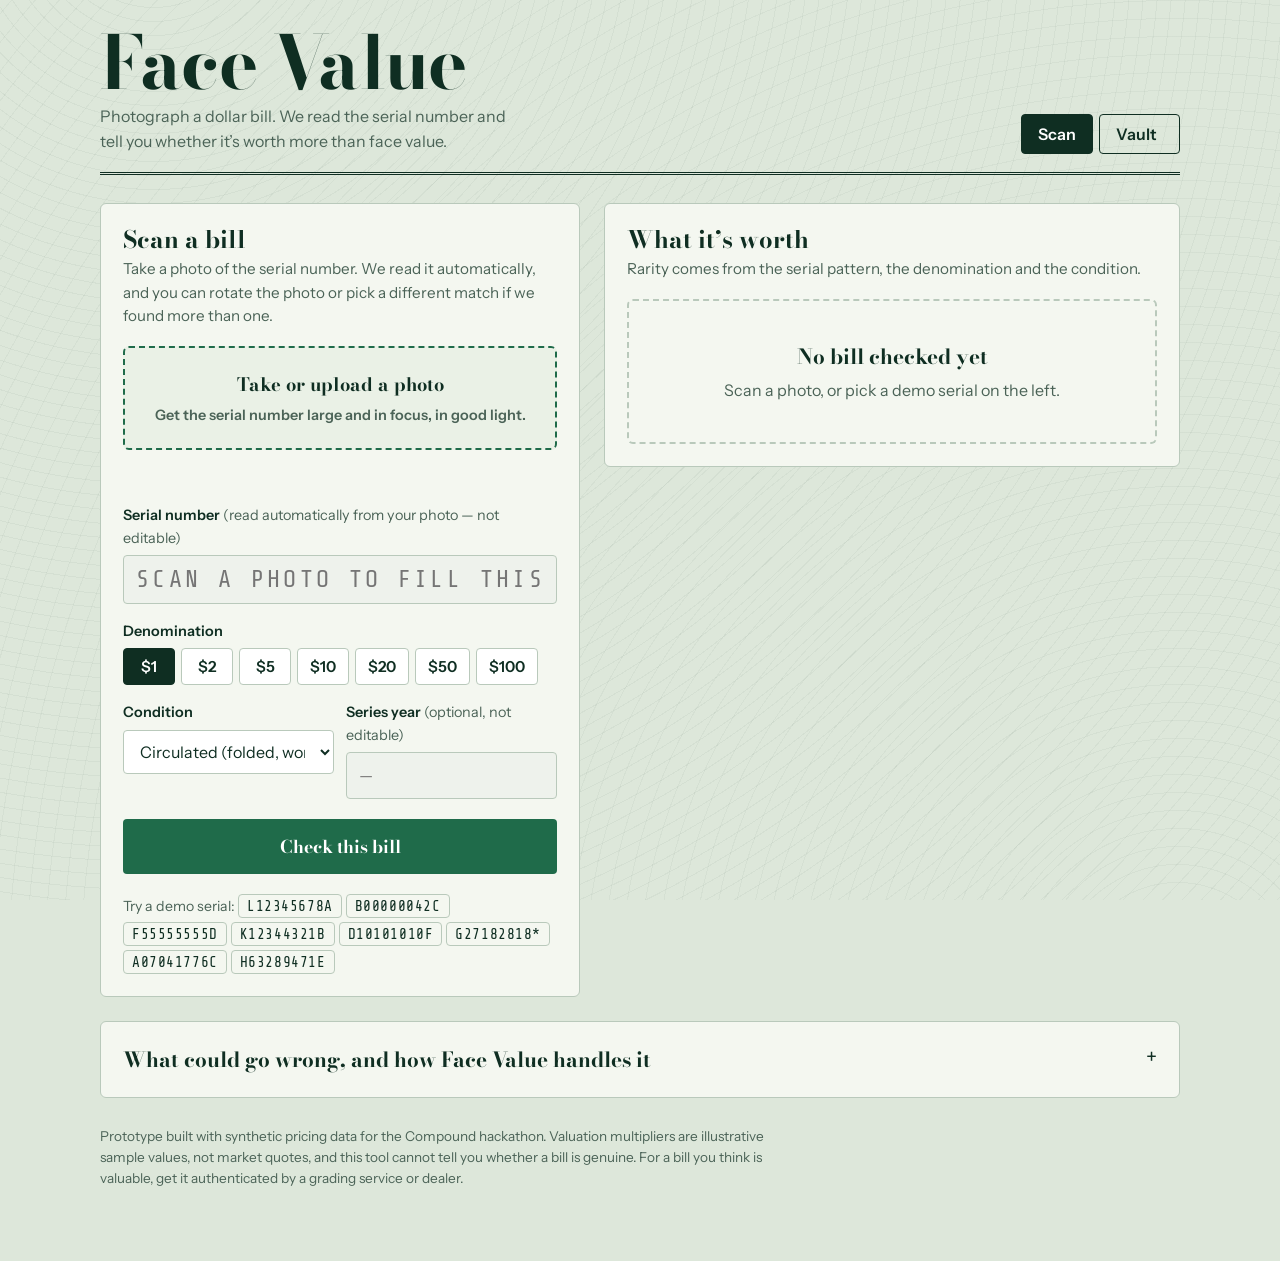
==== commit d5018ba4: "Changes to index adding rotate" ====
--- a/index.html
+++ b/index.html
@@ -83,6 +83,40 @@
       color: var(--ink-soft)
     }
 
+    .rotate-controls {
+      display: none;
+      gap: 8px;
+      margin-top: 10px
+    }
+
+    .rotate-controls.show {
+      display: flex
+    }
+
+    .rotate-controls button {
+      display: flex;
+      align-items: center;
+      gap: 6px;
+      font: 600 .85rem var(--body);
+      padding: 6px 12px;
+      border: 1px solid var(--line);
+      background: #fff;
+      color: var(--ink);
+      border-radius: 4px;
+      cursor: pointer
+    }
+
+    .rotate-controls button:hover {
+      background: #f3f6f0
+    }
+
+    #serial[readonly],
+    #series[readonly] {
+      background: #eef2ec;
+      color: var(--ink-soft);
+      cursor: not-allowed
+    }
+
     .chips {
       display: flex;
       flex-wrap: wrap;
@@ -250,7 +284,8 @@
       <!-- ===== input ===== -->
       <section class="panel" aria-labelledby="h-in">
         <h2 id="h-in">Scan a bill</h2>
-        <p class="sub">Take a photo of the serial number or type it in. You can correct anything we misread.</p>
+        <p class="sub">Take a photo of the serial number. We read it automatically, and you can rotate the photo or
+          pick a different match if we found more than one.</p>
 
         <label class="drop" id="drop">
           <input type="file" id="file" accept="image/*" capture="environment">
@@ -258,12 +293,17 @@
           <span>Get the serial number large and in focus, in good light.</span>
         </label>
         <img id="preview" alt="Preview of the bill you selected">
+        <div class="rotate-controls" id="rotateControls">
+          <button type="button" id="rotateLeft" aria-label="Rotate photo left 90 degrees">&#8634; Rotate left</button>
+          <button type="button" id="rotateRight" aria-label="Rotate photo right 90 degrees">&#8635; Rotate right</button>
+        </div>
         <p id="ocrStatus" role="status" aria-live="polite"></p>
         <div class="chips" id="chips"></div>
 
-        <label for="serial">Serial number <span class="hint">(letter, 8 digits, letter or star)</span></label>
+        <label for="serial">Serial number <span class="hint">(read automatically from your photo — not
+            editable)</span></label>
         <input type="text" id="serial" inputmode="text" autocomplete="off" spellcheck="false" maxlength="14"
-          placeholder="L12345678A">
+          placeholder="Scan a photo to fill this in" readonly>
 
         <div class="lab" id="lbl-denom">Denomination</div>
         <div class="seg" id="denom" role="group" aria-labelledby="lbl-denom"></div>
@@ -274,8 +314,8 @@
             <select id="cond"></select>
           </div>
           <div>
-            <label for="series">Series year <span class="hint">(optional)</span></label>
-            <input type="text" id="series" inputmode="numeric" maxlength="5" placeholder="2013">
+            <label for="series">Series year <span class="hint">(optional, not editable)</span></label>
+            <input type="text" id="series" inputmode="numeric" maxlength="5" placeholder="—" readonly>
           </div>
         </div>
 
@@ -339,7 +379,7 @@
     const {esc, money} = FaceValue;
     const $ = s => document.querySelector(s);
     const SAMPLES = ["L12345678A", "B00000042C", "F55555555D", "K12344321B", "D10101010F", "G27182818*", "A07041776C", "H63289471E"];
-    const state = {denom: 1, image: null, last: null, corrected: null};
+    const state = {denom: 1, image: null, last: null, corrected: null, rawImg: null, rotation: 0};
 
     /* ---------- controls ---------- */
     FaceValue.DENOMS.forEach(d => {
@@ -355,8 +395,9 @@
       $("#sampleBtns").appendChild(b);
     });
     function clearPhoto() {
-      state.image = null; state.corrected = null;
+      state.image = null; state.corrected = null; state.rawImg = null; state.rotation = 0;
       $("#preview").style.display = "none"; $("#chips").innerHTML = ""; $("#ocrStatus").textContent = ""; $("#file").value = "";
+      $("#rotateControls").classList.remove("show");
     }
     $("#check").onclick = () => runCheck();
     $("#serial").addEventListener("keydown", e => {if (e.key === "Enter") runCheck();});
@@ -411,7 +452,7 @@
     function renderInvalid(raw) {
       const s = String(raw).toUpperCase().replace(/[\s\-]/g, "");
       const tips = [];
-      if (!s) tips.push("Enter a serial number or scan a photo first.");
+      if (!s) tips.push("Scan a photo first — the serial fills in automatically once we read it.");
       else {
         if (!/^[A-Z]/.test(s)) tips.push("It should start with a letter.");
         const digits = (s.match(/\d/g) || []).length;
@@ -461,6 +502,31 @@
       }
       return workerPromise;
     }
+
+    /* plain (non-grayscale) rotate, used for the preview + saved vault photo */
+    function rotateToCanvas(img, deg) {
+      const swap = deg === 90 || deg === 270;
+      const w = img.naturalWidth, h = img.naturalHeight;
+      const c = document.createElement("canvas");
+      c.width = swap ? h : w; c.height = swap ? w : h;
+      const g = c.getContext("2d");
+      g.translate(c.width / 2, c.height / 2); g.rotate(deg * Math.PI / 180);
+      g.drawImage(img, -w / 2, -h / 2, w, h);
+      return c;
+    }
+
+    function applyRotation(delta) {
+      if (!state.rawImg) return;
+      state.rotation = (state.rotation + delta + 360) % 360;
+      const canvas = rotateToCanvas(state.rawImg, state.rotation);
+      const url = canvas.toDataURL("image/jpeg", 0.92);
+      $("#preview").src = url;
+      const rotated = new Image();
+      rotated.onload = () => {state.image = FaceValue.compressImage(rotated);};
+      rotated.src = url;
+    }
+    $("#rotateLeft").onclick = () => applyRotation(-90);
+    $("#rotateRight").onclick = () => applyRotation(90);
 
     function prepCanvas(img, rotate) {
       const max = 1800, sc = Math.min(1.5, max / Math.max(img.naturalWidth, img.naturalHeight));
@@ -509,6 +575,8 @@
       const img = new Image();
       img.onload = async () => {
         const pv = $("#preview"); pv.src = url; pv.style.display = "block";
+        state.rawImg = img; state.rotation = 0;
+        $("#rotateControls").classList.add("show");
         state.image = FaceValue.compressImage(img);            // saved with the bill if you add it to your vault
         try {
           status.textContent = "Loading text reader (first scan takes a moment)…";
@@ -522,7 +590,7 @@
             if (cands.length) break;
           }
           if (!cands.length) {
-            status.textContent = "Couldn't find a serial number. Try a closer, brighter photo, or type it in below.";
+            status.textContent = "Couldn't find a serial number. Try a closer, brighter photo, or use the rotate buttons above if the bill is sideways.";
             return;
           }
           status.textContent = cands.length > 1 ? "Found " + cands.length + " possible serials. Pick the one that matches your bill:" : "Found a serial. Check it against your bill:";
@@ -534,7 +602,7 @@
           });
           $("#serial").value = cands[0].serial; state.corrected = cands[0].corrected ? cands[0].serial : null;
         } catch (err) {
-          status.textContent = "The photo reader isn't available (" + err.message + "). Type the serial number below instead.";
+          status.textContent = "The photo reader isn't available (" + err.message + "). Try again, or use one of the demo serials below.";
         }
       };
       img.onerror = () => {status.textContent = "That file couldn't be opened as an image.";};
